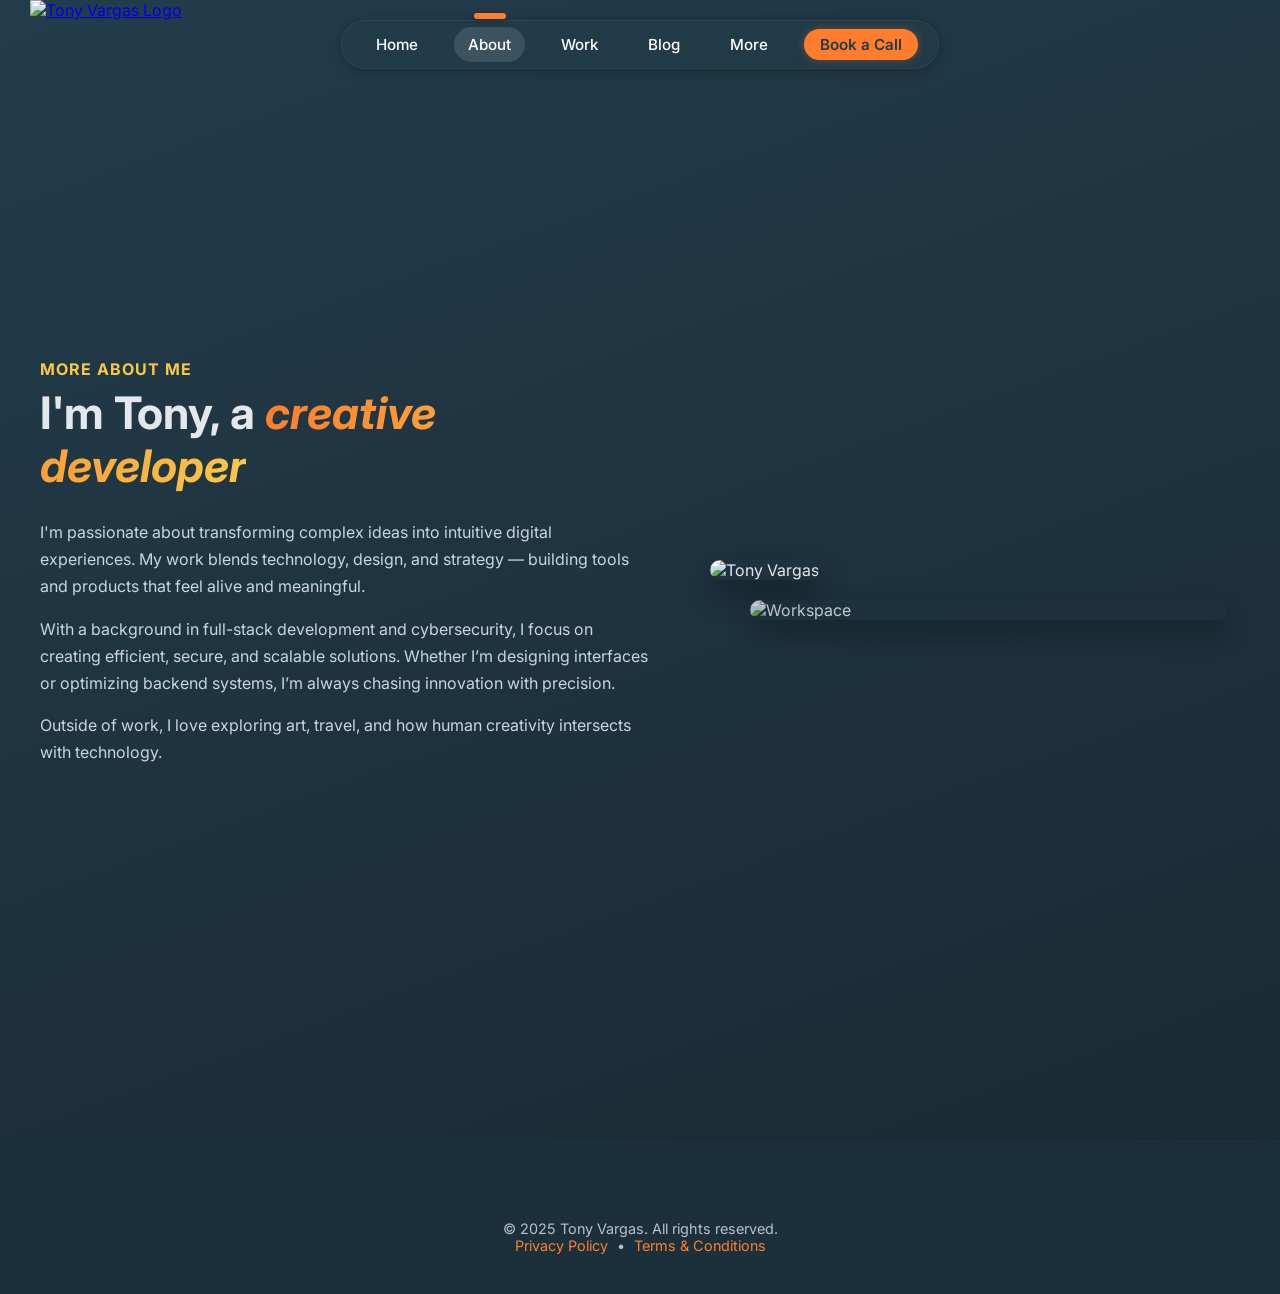
==== about.html @ e555b9e4 "About section added" ====
<!DOCTYPE html>
<html lang="en">
<head>
  <meta charset="UTF-8" />
  <meta name="viewport" content="width=device-width, initial-scale=1.0" />
  <title>About | Tony Vargas</title>
  <link rel="stylesheet" href="style.css" />
  <link href="https://fonts.googleapis.com/css2?family=Inter:wght@400;600;700&display=swap" rel="stylesheet" />
  <script src="https://kit.fontawesome.com/a076d05399.js" crossorigin="anonymous"></script>
</head>

<body>
  <!-- Background -->
  <canvas id="stars"></canvas>

  <!-- Logo -->
  <div class="logo-standalone">
    <a href="index.html">
      <img src="images/logo.svg" alt="Tony Vargas Logo">
    </a>
  </div>

  <!-- Nav Bar -->
  <div class="topbar">
    <nav class="nav-container">
      <ul class="nav-links">
        <li><a href="index.html">Home</a></li>
        <li><a href="about.html" class="active">About</a></li>
        <li><a href="#projects">Work</a></li>
        <li><a href="#blog">Blog</a></li>
        <li><a href="#more">More</a></li>
        <li><a href="#book" class="btn-pill">Book a Call</a></li>
      </ul>
    </nav>
  </div>

  <!-- About Page Content -->
  <section class="about-page">
    <div class="about-container">
      <div class="about-text">
        <h2>More <span class="highlight">About Me</span></h2>
        <h1>I'm Tony, a <span class="gradient-text">creative developer</span></h1>
        <p>
          I'm passionate about transforming complex ideas into intuitive digital experiences.  
          My work blends technology, design, and strategy — building tools and products that feel alive and meaningful.
        </p>
        <p>
          With a background in full-stack development and cybersecurity, I focus on creating efficient,  
          secure, and scalable solutions. Whether I’m designing interfaces or optimizing backend systems,  
          I’m always chasing innovation with precision.
        </p>
        <p>
          Outside of work, I love exploring art, travel, and how human creativity intersects with technology.
        </p>
      </div>

      <div class="about-images">
        <img src="images/profile.jpg" alt="Tony Vargas" class="img-top">
        <img src="images/workspace.jpg" alt="Workspace" class="img-bottom">
      </div>
    </div>
  </section>

  <!-- Footer -->
  <footer class="footer">
    <div class="footer-bottom">
      <p>© 2025 Tony Vargas. All rights reserved.</p>
      <p><a href="#">Privacy Policy</a> • <a href="#">Terms & Conditions</a></p>
    </div>
  </footer>

  <!-- Star Background Script -->
  <script>
    const canvas = document.getElementById("stars");
    const ctx = canvas.getContext("2d");

    function resizeCanvas() {
      canvas.width = window.innerWidth;
      canvas.height = window.innerHeight;
    }
    resizeCanvas();
    window.addEventListener("resize", resizeCanvas);

    let stars = Array.from({ length: 150 }, () => ({
      x: Math.random() * canvas.width,
      y: Math.random() * canvas.height,
      radius: Math.random() * 1.5,
      speed: Math.random() * 0.5 + 0.2
    }));

    function animateStars() {
      ctx.clearRect(0, 0, canvas.width, canvas.height);
      ctx.fillStyle = "white";
      stars.forEach(star => {
        ctx.beginPath();
        ctx.arc(star.x, star.y, star.radius, 0, Math.PI * 2);
        ctx.fill();
        star.y += star.speed;
        if (star.y > canvas.height) {
          star.y = 0;
          star.x = Math.random() * canvas.width;
        }
      });
      requestAnimationFrame(animateStars);
    }
    animateStars();
  </script>
</body>
</html>
---- style.css ----
/* ===== Reset & Global ===== */
body {
  margin: 0;
  font-family: 'Inter', sans-serif;
  background: #233C4B; /* Blue Dianne */
  color: #e5e7eb;
  min-height: 100vh;
  overflow-x: hidden;
}

h1, h2, h3, p {
  margin: 0;
}

canvas#stars {
  position: fixed;
  top: 0;
  left: 0;
  z-index: -1;
}

/* ===== Standalone Logo ===== */
.logo-standalone {
  position: fixed;
  top: 0px;
  left: 30px;
  z-index: 1100;
}

.logo-standalone img {
  height: 90px;
  width: auto;
}

/* ===== Minimal Floating Nav (with your color palette) ===== */
.topbar {
  position: fixed;
  top: 20px;
  width: 100%;
  display: flex;
  justify-content: center;
  align-items: center;
  background: transparent;
  z-index: 1000;
}

.nav-container {
  display: flex;
  justify-content: center;
  align-items: center;
}

.nav-links {
  list-style: none;
  display: flex;
  gap: 22px;
  margin: 0;
  padding: 6px 20px; /* smaller pill height */
  background: rgba(35, 60, 75, 0.65); /* translucent Blue Dianne */
  backdrop-filter: blur(18px);
  border: 1px solid rgba(255, 255, 255, 0.05);
  border-radius: 999px;
  box-shadow: 0 2px 12px rgba(0, 0, 0, 0.25);
}

.nav-links li {
  display: flex;
  align-items: center;
}

.nav-links a {
  color: #ffffff;
  font-weight: 500;
  text-decoration: none;
  padding: 8px 14px;
  border-radius: 999px;
  transition: all 0.3s ease;
  position: relative;
  font-size: 0.95rem;
}

.nav-links a:hover {
  background: rgba(255, 255, 255, 0.08);
}

.nav-links a.active {
  background: rgba(255, 255, 255, 0.12);
}

/* Small orange tab above the active item */
.nav-links a.active::before {
  content: "";
  position: absolute;
  top: -14px;              /* move it above the navbar */
  left: 50%;
  transform: translateX(-50%);
  width: 32px;
  height: 6px;
  background: #FF7D2D;     /* Crusta orange */
  border-radius: 3px;
  box-shadow: 0 2px 6px rgba(0, 0, 0, 0.25); /* subtle floating shadow */
}

/* ===== Book a Call Button ===== */
.nav-links .btn-pill {
  background: #FF7D2D;
  color: #233C4B !important;
  font-weight: 600;
  border-radius: 999px;
  padding: 8px 16px;
  box-shadow: 0 0 10px rgba(255, 125, 45, 0.3);
  transition: background 0.3s ease, transform 0.2s ease;
}

.nav-links .btn-pill:hover {
  background: #FAC846; /* Bright Sun hover */
  transform: translateY(-1px);
}

/* ===== HERO SECTIONS ===== */
.hero {
  display: flex;
  justify-content: center;
  align-items: center;
  text-align: center;
  min-height: 90vh;
  padding: 0 20px;
}

.hero-content {
  max-width: 900px;
}

.hero h1 {
  font-size: 3rem;
  line-height: 1.3;
  font-weight: 700;
  margin-bottom: 20px;
}

.hero .highlight {
  color: #FF7D2D;
  font-style: italic;
}

.subtitle {
  font-size: 1.2rem;
  margin-bottom: 30px;
  color: #cbd5e1;
}

/* ===== HERO BUTTONS ===== */
.hero-buttons {
  display: flex;
  gap: 20px;
  justify-content: center;
}

.btn-pill {
  display: inline-flex;
  align-items: center;
  justify-content: center;
  border-radius: 999px;
  font-weight: 600;
  padding: 10px 28px; /* slightly adjusted padding */
  line-height: 1;      /* ensures text is centered vertically */
  text-decoration: none;
  border: none;
  transition: all 0.3s ease;
  cursor: pointer;
  font-size: 1rem;
}

.btn-pill.primary {
  background: #FF7D2D;
  color: #0f172a;
}

.btn-pill.primary:hover {
  background: #FAE846;
}

.btn-pill.secondary {
  border: 2px solid #FF7D2D;
  color: #FF7D2D;
  background: transparent;
}

.btn-pill.secondary:hover {
  background: #FF7D2D;
  color: #0f172a;
}

/* ===== GRID SECTION ===== */
.grid-section {
  padding: 100px 40px;
  display: flex;
  justify-content: center;
  align-items: center;
}

.grid-container {
  display: grid;
  grid-template-columns: repeat(auto-fit, minmax(320px, 1fr));
  gap: 40px;
  max-width: 1200px;
  width: 100%;
}

.grid-card {
  background: rgba(255, 255, 255, 0.05);
  border-radius: 16px;
  padding: 50px 35px;
  color: #fff;
  text-align: left;
  box-shadow: 0 8px 25px rgba(0, 0, 0, 0.3);
  transition: all 0.3s ease;
  backdrop-filter: blur(12px);
}

.grid-card:hover {
  transform: translateY(-6px);
  background: rgba(255, 255, 255, 0.1);
}

.grid-card h3 {
  color: #FF7D2D;
  font-size: 1.4rem;
  margin-bottom: 15px;
}

.grid-card p {
  color: #EAEAEA;
  line-height: 1.6;
  font-size: 1rem;
}

/* ===== FOOTER ===== */
.footer {
  padding: 80px 40px 40px;
  background: rgba(0, 0, 0, 0.2);
  color: #e5e7eb;
  backdrop-filter: blur(10px);
}

.footer-content {
  display: flex;
  justify-content: space-between;
  flex-wrap: wrap;
  max-width: 1200px;
  margin: 0 auto 40px;
}

.footer-left {
  flex: 1;
  min-width: 250px;
  margin-bottom: 30px;
}

.footer-logo {
  height: 60px;
  margin-bottom: 15px;
}

.footer-links {
  display: flex;
  gap: 60px;
}

.footer-links div {
  display: flex;
  flex-direction: column;
}

.footer-links h4 {
  color: #FF7D2D;
  margin-bottom: 10px;
}

.footer-links a {
  color: #e5e7eb;
  text-decoration: none;
  margin-bottom: 6px;
  font-size: 0.95rem;
}

.footer-links a:hover {
  color: #FAE846;
}

.footer-bottom {
  text-align: center;
  font-size: 0.9rem;
  color: #b8c1cc;
}

.footer-bottom a {
  color: #FF7D2D;
  text-decoration: none;
  margin: 0 5px;
}

.footer-bottom a:hover {
  color: #FAE846;
}

/* ===== RESPONSIVE ===== */
@media (max-width: 768px) {
  .hero h1 {
    font-size: 2rem;
  }

  .nav-links {
    gap: 10px;
    padding: 6px 15px;
  }

  .nav-links a {
    padding: 8px 12px;
  }

  .grid-container {
    gap: 25px;
  }

  .footer-content {
    flex-direction: column;
    text-align: center;
    gap: 40px;
  }
}

/* ========================================================= */
/* ===== ABOUT PAGE (separate content section) ===== */
/* ========================================================= */

.about-page {
  min-height: 100vh;
  display: flex;
  align-items: center;
  justify-content: center;
  padding: 120px 40px;
  background: linear-gradient(160deg, #233C4B 0%, #1a2a34 100%);
  color: #e5e7eb;
}

.about-container {
  display: flex;
  flex-wrap: wrap;
  gap: 60px;
  max-width: 1200px;
  align-items: center;
}

.about-text {
  flex: 1 1 480px;
}

.about-text h2 {
  color: #FAC846;
  font-size: 1rem;
  text-transform: uppercase;
  letter-spacing: 1px;
  margin-bottom: 8px;
}

.about-text h1 {
  font-size: 2.8rem;
  margin-bottom: 25px;
  line-height: 1.2;
}

.gradient-text {
  background: linear-gradient(90deg, #FF7D2D, #FAC846);
  -webkit-background-clip: text;
  -webkit-text-fill-color: transparent;
  font-style: italic;
}

.about-text p {
  line-height: 1.7;
  margin-bottom: 15px;
  color: #cbd5e1;
}

.about-images {
  flex: 1 1 400px;
  position: relative;
}

.about-images img {
  width: 100%;
  border-radius: 24px;
  box-shadow: 0 12px 30px rgba(0, 0, 0, 0.4);
  transition: transform 0.4s ease;
}

.about-images .img-top {
  position: relative;
  z-index: 2;
}

.about-images .img-bottom {
  position: absolute;
  top: 40px;
  left: 40px;
  width: 90%;
  opacity: 0.85;
  z-index: 1;
}

.about-images:hover .img-top {
  transform: translateY(-10px);
}

@media (max-width: 900px) {
  .about-container {
    flex-direction: column-reverse;
    text-align: center;
  }

  .about-images {
    margin-bottom: 40px;
  }
}
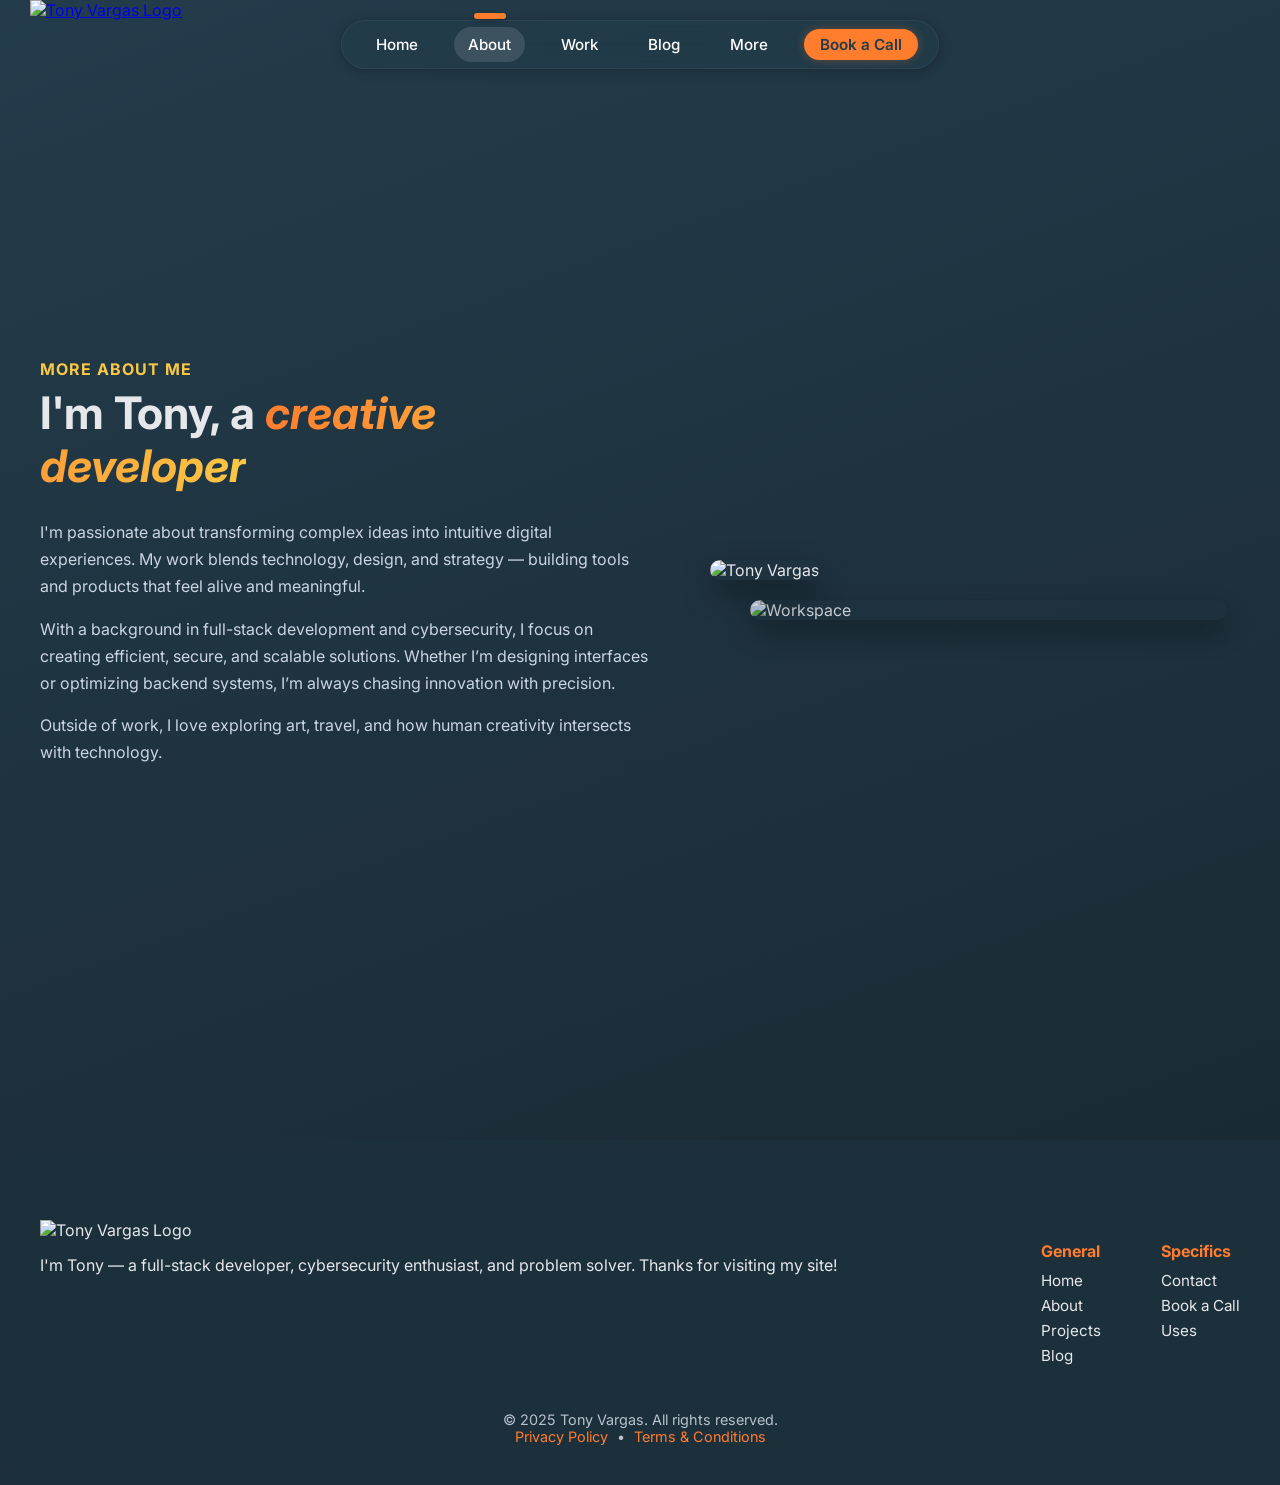
==== commit 9e13000e: "Fixed home issues, replaced about footer" ====
--- a/about.html
+++ b/about.html
@@ -61,11 +61,41 @@
     </div>
   </section>
 
-  <!-- Footer -->
+  <!-- ===== FOOTER ===== -->
   <footer class="footer">
+    <div class="footer-content">
+      <div class="footer-left">
+        <img src="images/logo.svg" alt="Tony Vargas Logo" class="footer-logo" />
+        <p>
+          I'm Tony — a full-stack developer, cybersecurity enthusiast, and problem solver.
+          Thanks for visiting my site!
+        </p>
+      </div>
+
+      <div class="footer-links">
+        <div>
+          <h4>General</h4>
+          <a href="#home">Home</a>
+          <a href="#about">About</a>
+          <a href="#projects">Projects</a>
+          <a href="#blog">Blog</a>
+        </div>
+
+        <div>
+          <h4>Specifics</h4>
+          <a href="#contact">Contact</a>
+          <a href="#book">Book a Call</a>
+          <a href="#uses">Uses</a>
+        </div>
+      </div>
+    </div>
+
     <div class="footer-bottom">
       <p>© 2025 Tony Vargas. All rights reserved.</p>
-      <p><a href="#">Privacy Policy</a> • <a href="#">Terms & Conditions</a></p>
+      <p>
+        <a href="#">Privacy Policy</a> •
+        <a href="#">Terms & Conditions</a>
+      </p>
     </div>
   </footer>
 
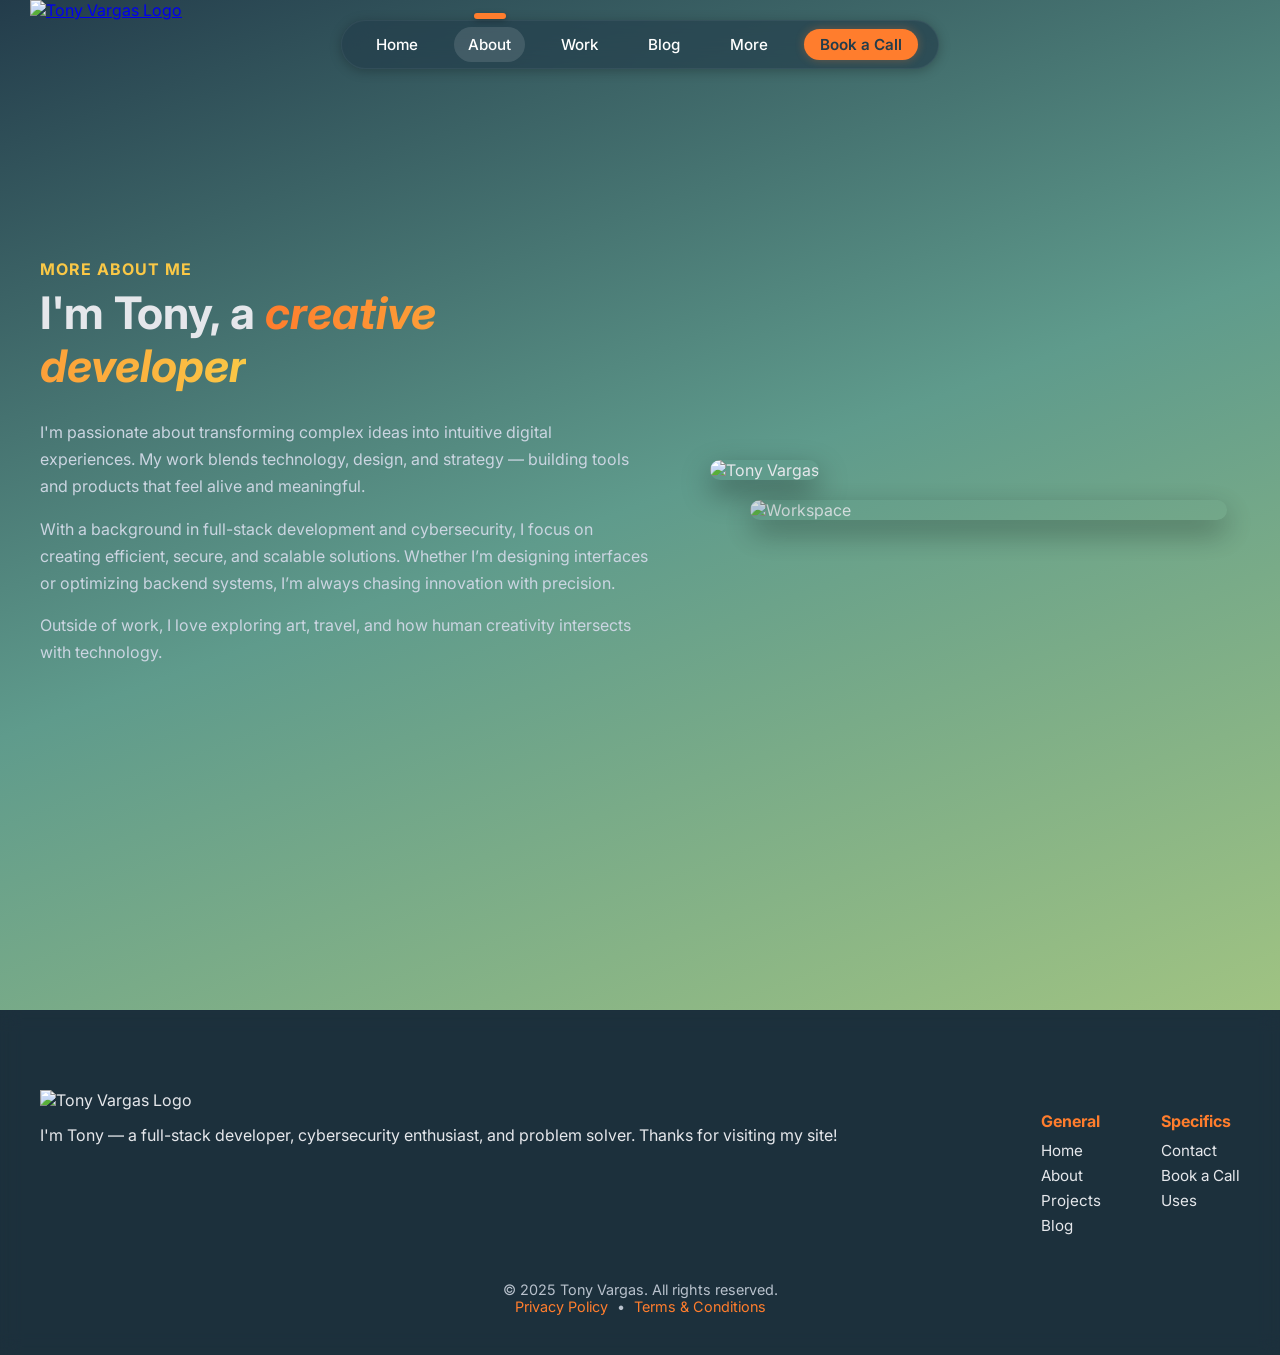
==== commit d41ba427: "About page tweak" ====
--- a/about.html
+++ b/about.html
@@ -10,17 +10,14 @@
 </head>
 
 <body>
-  <!-- Background -->
-  <canvas id="stars"></canvas>
-
-  <!-- Logo -->
+  <!-- ===== LOGO ===== -->
   <div class="logo-standalone">
     <a href="index.html">
       <img src="images/logo.svg" alt="Tony Vargas Logo">
     </a>
   </div>
 
-  <!-- Nav Bar -->
+  <!-- ===== NAVBAR ===== -->
   <div class="topbar">
     <nav class="nav-container">
       <ul class="nav-links">
@@ -34,7 +31,7 @@
     </nav>
   </div>
 
-  <!-- About Page Content -->
+  <!-- ===== ABOUT PAGE CONTENT ===== -->
   <section class="about-page">
     <div class="about-container">
       <div class="about-text">
@@ -75,8 +72,8 @@
       <div class="footer-links">
         <div>
           <h4>General</h4>
-          <a href="#home">Home</a>
-          <a href="#about">About</a>
+          <a href="index.html">Home</a>
+          <a href="about.html">About</a>
           <a href="#projects">Projects</a>
           <a href="#blog">Blog</a>
         </div>
@@ -98,42 +95,5 @@
       </p>
     </div>
   </footer>
-
-  <!-- Star Background Script -->
-  <script>
-    const canvas = document.getElementById("stars");
-    const ctx = canvas.getContext("2d");
-
-    function resizeCanvas() {
-      canvas.width = window.innerWidth;
-      canvas.height = window.innerHeight;
-    }
-    resizeCanvas();
-    window.addEventListener("resize", resizeCanvas);
-
-    let stars = Array.from({ length: 150 }, () => ({
-      x: Math.random() * canvas.width,
-      y: Math.random() * canvas.height,
-      radius: Math.random() * 1.5,
-      speed: Math.random() * 0.5 + 0.2
-    }));
-
-    function animateStars() {
-      ctx.clearRect(0, 0, canvas.width, canvas.height);
-      ctx.fillStyle = "white";
-      stars.forEach(star => {
-        ctx.beginPath();
-        ctx.arc(star.x, star.y, star.radius, 0, Math.PI * 2);
-        ctx.fill();
-        star.y += star.speed;
-        if (star.y > canvas.height) {
-          star.y = 0;
-          star.x = Math.random() * canvas.width;
-        }
-      });
-      requestAnimationFrame(animateStars);
-    }
-    animateStars();
-  </script>
 </body>
 </html>
--- a/style.css
+++ b/style.css
@@ -330,18 +330,16 @@
   }
 }
 
-/* ========================================================= */
-/* ===== ABOUT PAGE (separate content section) ===== */
-/* ========================================================= */
-
+/* ===== ABOUT PAGE (Updated, No Animation) ===== */
 .about-page {
   min-height: 100vh;
   display: flex;
   align-items: center;
   justify-content: center;
-  padding: 120px 40px;
-  background: linear-gradient(160deg, #233C4B 0%, #1a2a34 100%);
+  padding: 50px 40px 60px; /* reduced top padding */
+  background: linear-gradient(160deg, #233C4B 0%, #5F9B8C 50%, #A0C382 100%);
   color: #e5e7eb;
+  position: relative;
 }
 
 .about-container {
@@ -350,6 +348,7 @@
   gap: 60px;
   max-width: 1200px;
   align-items: center;
+  margin-top: -60px; /* pulls image & text up slightly */
 }
 
 .about-text {
@@ -372,7 +371,9 @@
 
 .gradient-text {
   background: linear-gradient(90deg, #FF7D2D, #FAC846);
+  background-clip: text;
   -webkit-background-clip: text;
+  color: transparent;
   -webkit-text-fill-color: transparent;
   font-style: italic;
 }
@@ -417,6 +418,7 @@
   .about-container {
     flex-direction: column-reverse;
     text-align: center;
+    margin-top: 0;
   }
 
   .about-images {
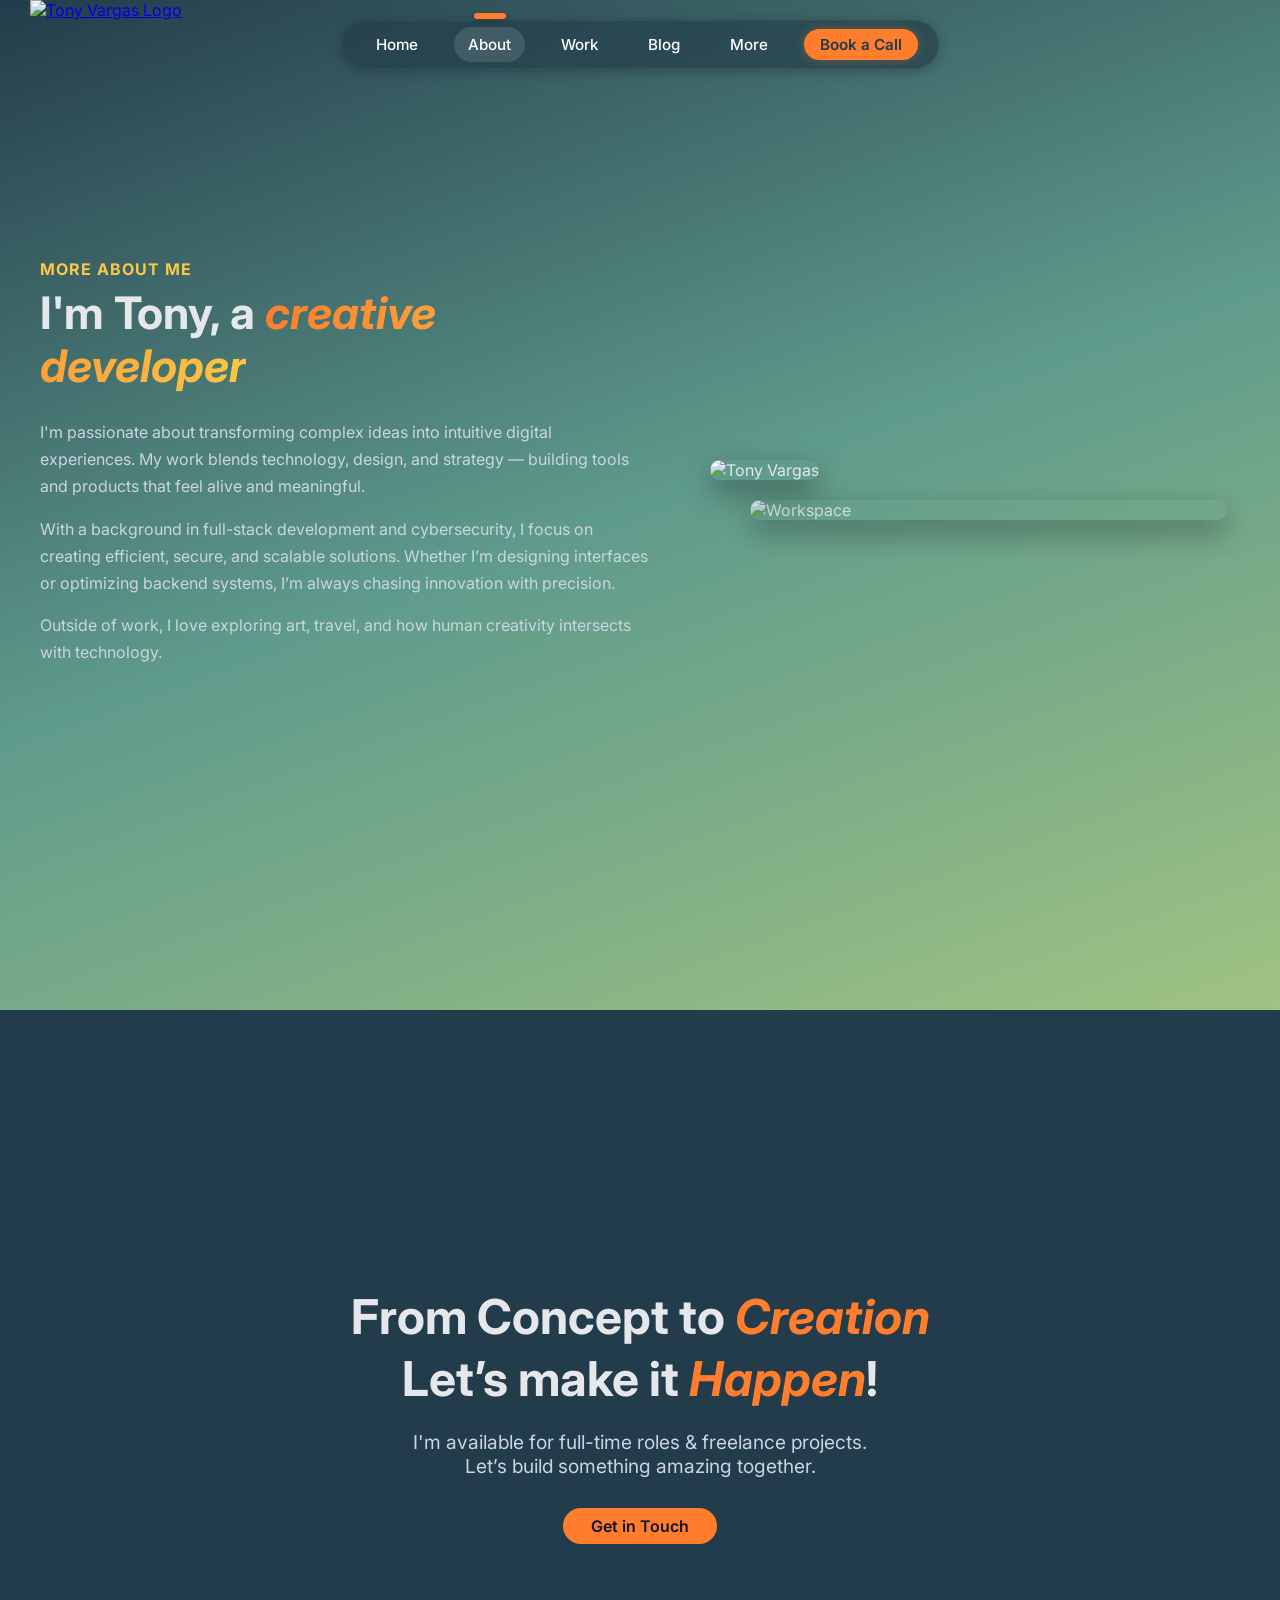
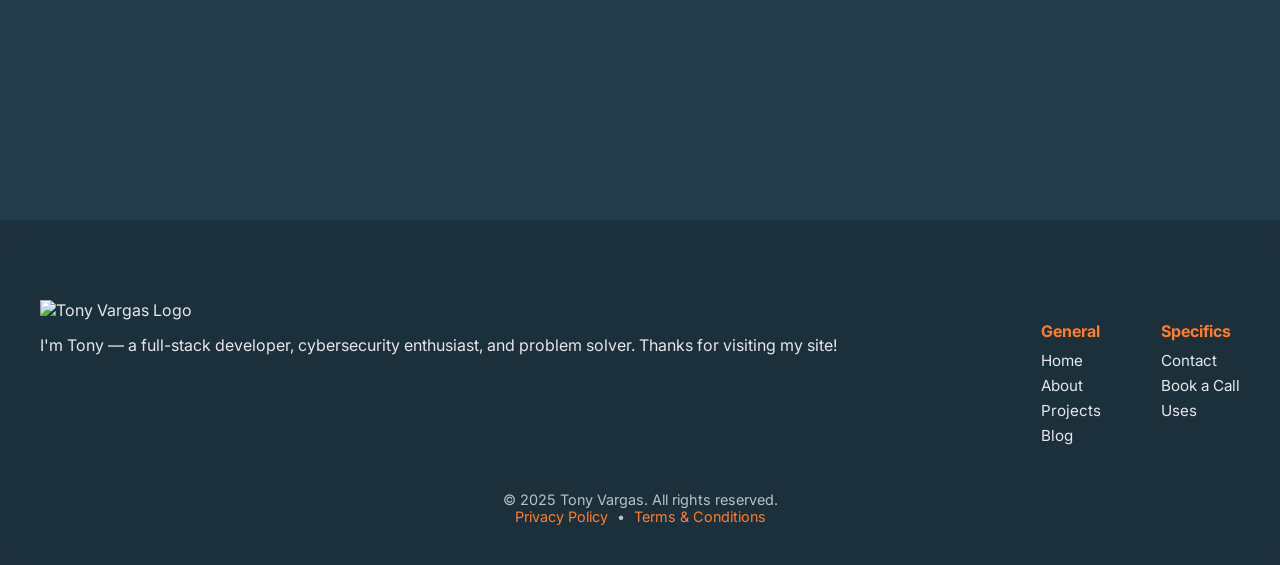
==== commit e1ff6788: "About bottom hero section" ====
--- a/about.html
+++ b/about.html
@@ -58,6 +58,23 @@
     </div>
   </section>
 
+    <!-- ===== HERO SECTION (BOTTOM) ===== -->
+  <section id="bottom-hero" class="hero bottom-hero">
+    <div class="hero-content">
+      <h1>
+        From Concept to <span class="highlight">Creation</span><br>
+        Let’s make it <span class="highlight">Happen</span>!
+      </h1>
+      <p class="subtitle">
+        I'm available for full-time roles & freelance projects.<br>
+        Let’s build something amazing together.
+      </p>
+      <div class="hero-buttons">
+        <a href="#contact" class="btn-pill primary">Get in Touch</a>
+      </div>
+    </div>
+  </section>
+
   <!-- ===== FOOTER ===== -->
   <footer class="footer">
     <div class="footer-content">
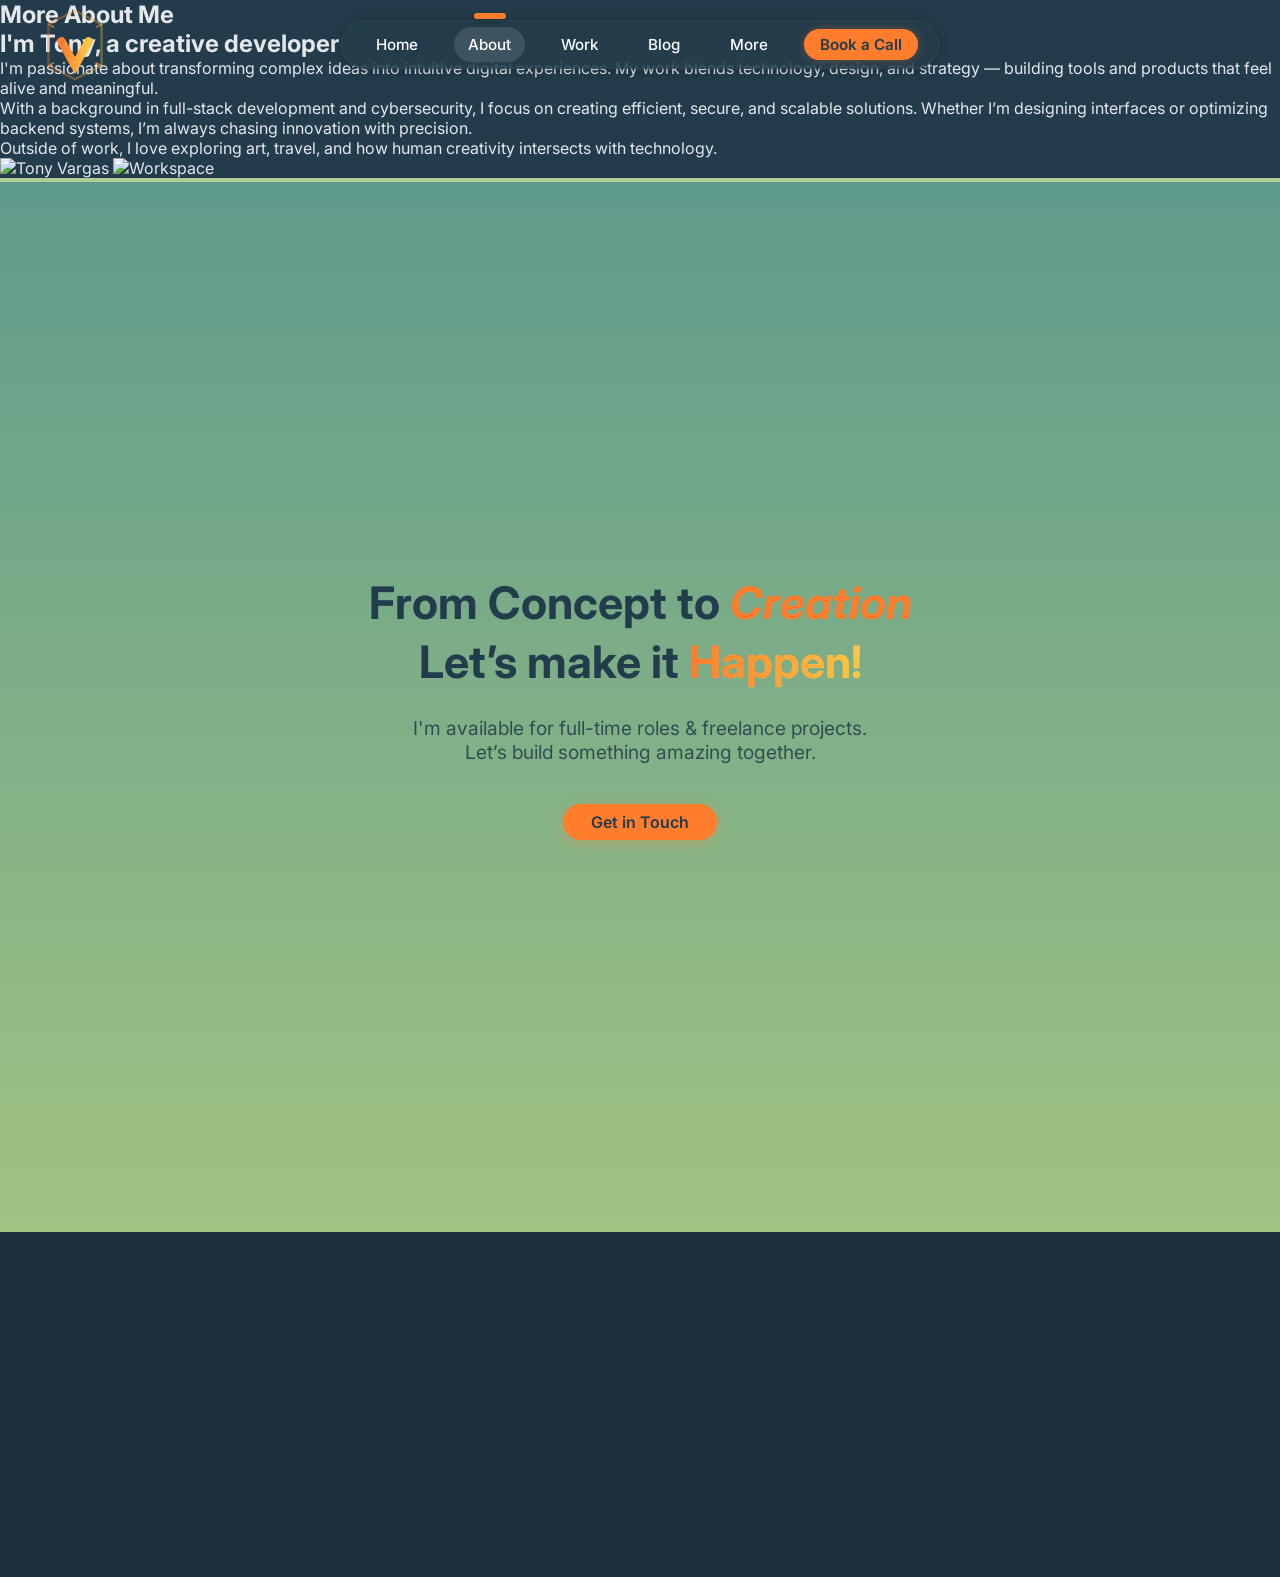
==== commit 70e4b06f: "Hero section style update" ====
--- a/about.html
+++ b/about.html
@@ -58,12 +58,12 @@
     </div>
   </section>
 
-    <!-- ===== HERO SECTION (BOTTOM) ===== -->
-  <section id="bottom-hero" class="hero bottom-hero">
+  <!-- ===== BOTTOM HERO SECTION ===== -->
+  <section id="bottom-hero" class="hero bottom-hero styled-bottom-hero">
     <div class="hero-content">
       <h1>
         From Concept to <span class="highlight">Creation</span><br>
-        Let’s make it <span class="highlight">Happen</span>!
+        Let’s make it <span class="gradient-text">Happen!</span>
       </h1>
       <p class="subtitle">
         I'm available for full-time roles & freelance projects.<br>
--- a/style.css
+++ b/style.css
@@ -330,98 +330,60 @@
   }
 }
 
-/* ===== ABOUT PAGE (Updated, No Animation) ===== */
-.about-page {
-  min-height: 100vh;
-  display: flex;
-  align-items: center;
-  justify-content: center;
-  padding: 50px 40px 60px; /* reduced top padding */
-  background: linear-gradient(160deg, #233C4B 0%, #5F9B8C 50%, #A0C382 100%);
-  color: #e5e7eb;
-  position: relative;
-}
-
-.about-container {
-  display: flex;
-  flex-wrap: wrap;
-  gap: 60px;
-  max-width: 1200px;
-  align-items: center;
-  margin-top: -60px; /* pulls image & text up slightly */
-}
-
-.about-text {
-  flex: 1 1 480px;
-}
-
-.about-text h2 {
-  color: #FAC846;
-  font-size: 1rem;
-  text-transform: uppercase;
-  letter-spacing: 1px;
-  margin-bottom: 8px;
-}
-
-.about-text h1 {
+/* ===== STYLED BOTTOM HERO (ABOUT PAGE MATCH) ===== */
+.styled-bottom-hero {
+  background: linear-gradient(180deg, #5F9B8C 0%, #A0C382 100%);
+  color: #233C4B;
+  padding: 120px 40px;
+  text-align: center;
+  border-top: 4px solid rgba(255, 255, 255, 0.15);
+}
+
+.styled-bottom-hero .hero-content {
+  max-width: 900px;
+  margin: 0 auto;
+}
+
+.styled-bottom-hero h1 {
   font-size: 2.8rem;
+  line-height: 1.3;
+  font-weight: 700;
   margin-bottom: 25px;
-  line-height: 1.2;
-}
-
-.gradient-text {
+  color: #233C4B;
+}
+
+.styled-bottom-hero .gradient-text {
   background: linear-gradient(90deg, #FF7D2D, #FAC846);
   background-clip: text;
   -webkit-background-clip: text;
   color: transparent;
   -webkit-text-fill-color: transparent;
-  font-style: italic;
-}
-
-.about-text p {
-  line-height: 1.7;
-  margin-bottom: 15px;
-  color: #cbd5e1;
-}
-
-.about-images {
-  flex: 1 1 400px;
-  position: relative;
-}
-
-.about-images img {
-  width: 100%;
-  border-radius: 24px;
-  box-shadow: 0 12px 30px rgba(0, 0, 0, 0.4);
-  transition: transform 0.4s ease;
-}
-
-.about-images .img-top {
-  position: relative;
-  z-index: 2;
-}
-
-.about-images .img-bottom {
-  position: absolute;
-  top: 40px;
-  left: 40px;
-  width: 90%;
-  opacity: 0.85;
-  z-index: 1;
-}
-
-.about-images:hover .img-top {
-  transform: translateY(-10px);
-}
-
-@media (max-width: 900px) {
-  .about-container {
-    flex-direction: column-reverse;
-    text-align: center;
-    margin-top: 0;
-  }
-
-  .about-images {
-    margin-bottom: 40px;
-  }
-}
+}
+
+.styled-bottom-hero .subtitle {
+  font-size: 1.2rem;
+  color: rgba(35, 60, 75, 0.85);
+  margin-bottom: 40px;
+}
+
+.styled-bottom-hero .btn-pill.primary {
+  background: #FF7D2D;
+  color: #233C4B;
+  box-shadow: 0 4px 14px rgba(255, 125, 45, 0.3);
+  transition: transform 0.2s ease, background 0.3s ease;
+}
+
+.styled-bottom-hero .btn-pill.primary:hover {
+  background: #FAC846;
+  transform: translateY(-2px);
+}
+
+@media (max-width: 768px) {
+  .styled-bottom-hero {
+    padding: 80px 20px;
+  }
+
+  .styled-bottom-hero h1 {
+    font-size: 2rem;
+  }
+}
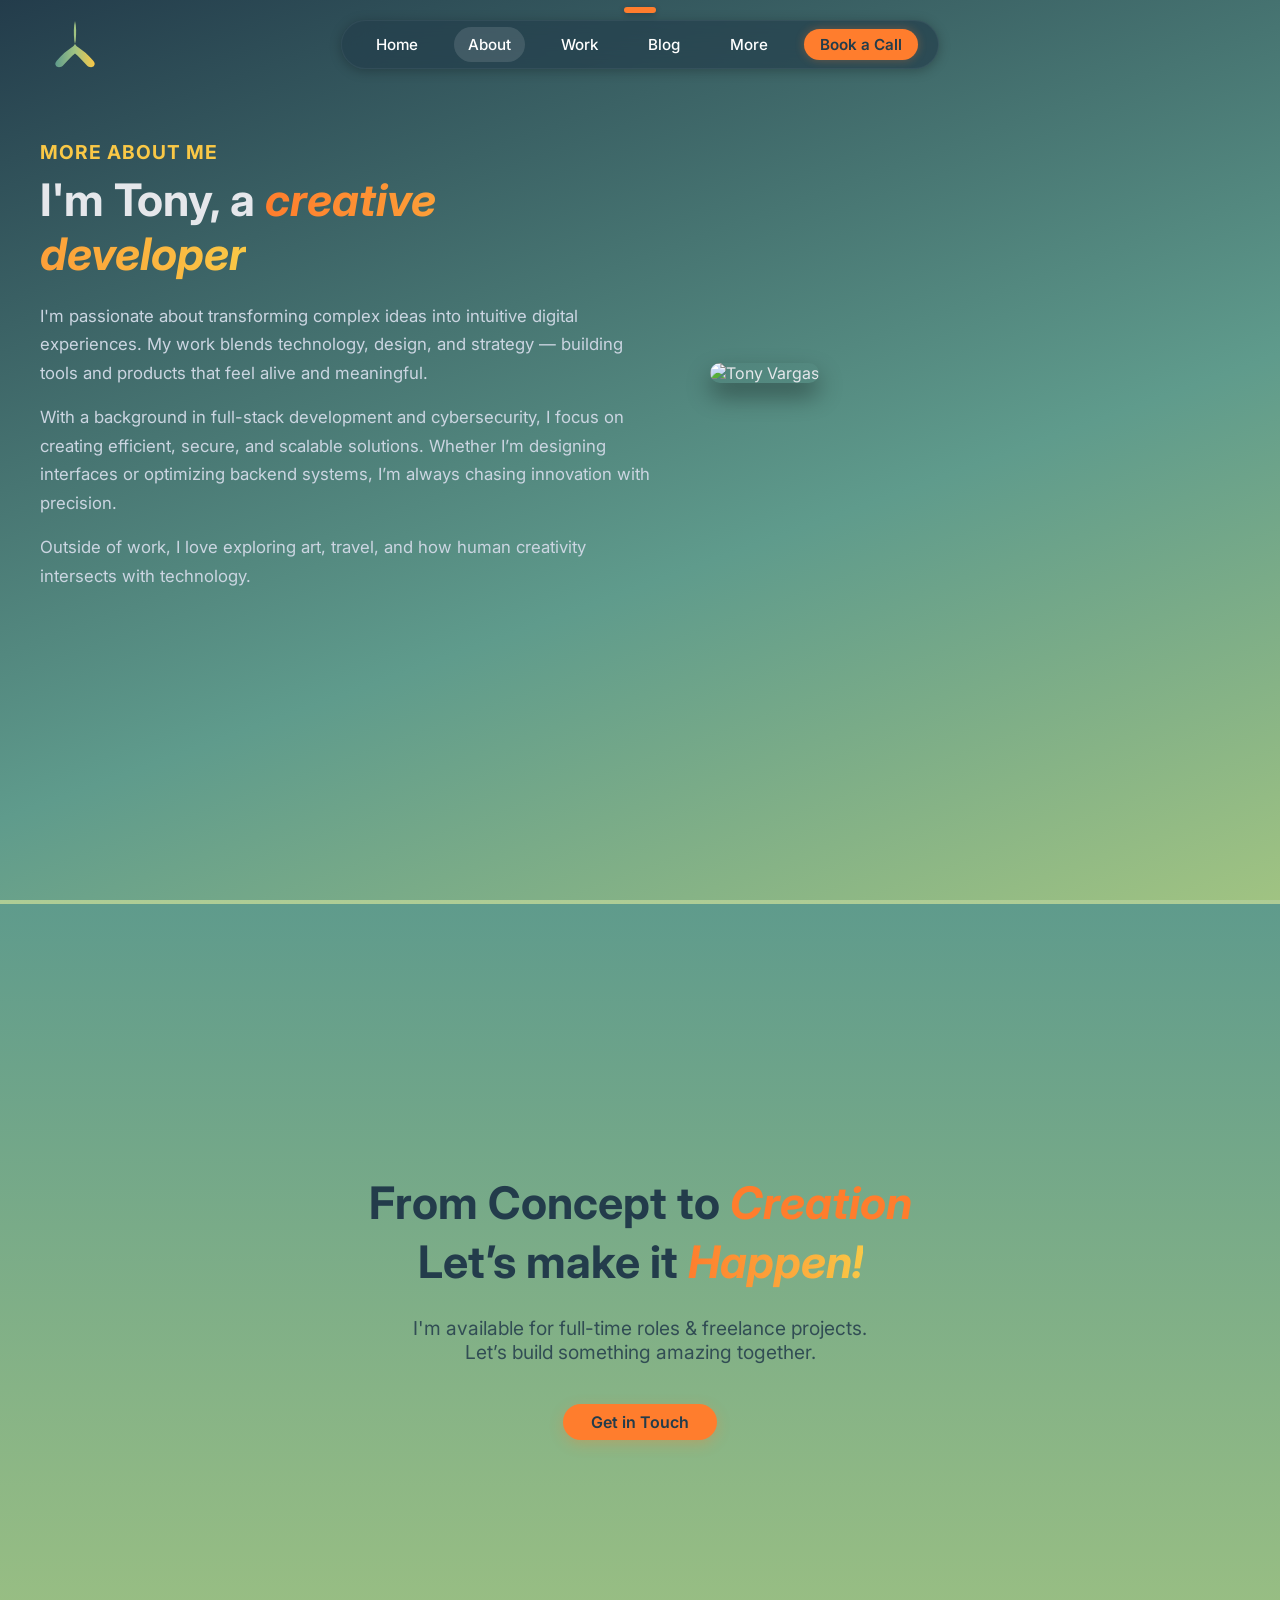
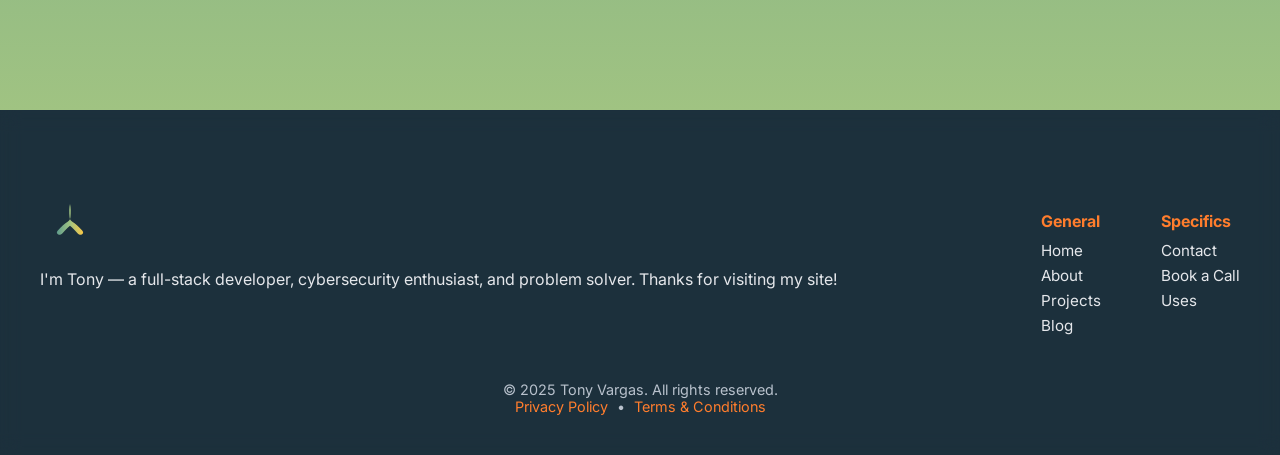
==== commit 2067c187: "Hero section fix, logo change" ====
--- a/about.html
+++ b/about.html
@@ -31,7 +31,7 @@
     </nav>
   </div>
 
-  <!-- ===== ABOUT PAGE CONTENT ===== -->
+  <!-- ===== ABOUT PAGE ===== -->
   <section class="about-page">
     <div class="about-container">
       <div class="about-text">
@@ -58,7 +58,7 @@
     </div>
   </section>
 
-  <!-- ===== BOTTOM HERO SECTION ===== -->
+  <!-- ===== BOTTOM HERO ===== -->
   <section id="bottom-hero" class="hero bottom-hero styled-bottom-hero">
     <div class="hero-content">
       <h1>
--- a/style.css
+++ b/style.css
@@ -1,10 +1,24 @@
-/* ===== Reset & Global ===== */
+/* =========================================================
+   GLOBAL STYLES
+========================================================= */
+:root {
+  --color-navy: #233C4B;
+  --color-orange: #FF7D2D;
+  --color-yellow: #FAC846;
+  --color-green: #A0C382;
+  --color-patina: #5F9B8C;
+  --text-light: #e5e7eb;
+}
+
+* {
+  box-sizing: border-box;
+}
+
 body {
   margin: 0;
   font-family: 'Inter', sans-serif;
-  background: #233C4B; /* Blue Dianne */
-  color: #e5e7eb;
-  min-height: 100vh;
+  background: var(--color-navy);
+  color: var(--text-light);
   overflow-x: hidden;
 }
 
@@ -12,17 +26,12 @@
   margin: 0;
 }
 
-canvas#stars {
+/* =========================================================
+   LOGO
+========================================================= */
+.logo-standalone {
   position: fixed;
   top: 0;
-  left: 0;
-  z-index: -1;
-}
-
-/* ===== Standalone Logo ===== */
-.logo-standalone {
-  position: fixed;
-  top: 0px;
   left: 30px;
   z-index: 1100;
 }
@@ -32,7 +41,9 @@
   width: auto;
 }
 
-/* ===== Minimal Floating Nav (with your color palette) ===== */
+/* =========================================================
+   NAVIGATION
+========================================================= */
 .topbar {
   position: fixed;
   top: 20px;
@@ -40,8 +51,8 @@
   display: flex;
   justify-content: center;
   align-items: center;
+  z-index: 1000;
   background: transparent;
-  z-index: 1000;
 }
 
 .nav-container {
@@ -51,14 +62,14 @@
 }
 
 .nav-links {
+  display: flex;
   list-style: none;
-  display: flex;
   gap: 22px;
   margin: 0;
-  padding: 6px 20px; /* smaller pill height */
-  background: rgba(35, 60, 75, 0.65); /* translucent Blue Dianne */
+  padding: 6px 20px;
+  background: rgba(35, 60, 75, 0.65);
+  border: 1px solid rgba(255, 255, 255, 0.05);
   backdrop-filter: blur(18px);
-  border: 1px solid rgba(255, 255, 255, 0.05);
   border-radius: 999px;
   box-shadow: 0 2px 12px rgba(0, 0, 0, 0.25);
 }
@@ -74,9 +85,8 @@
   text-decoration: none;
   padding: 8px 14px;
   border-radius: 999px;
+  font-size: 0.95rem;
   transition: all 0.3s ease;
-  position: relative;
-  font-size: 0.95rem;
 }
 
 .nav-links a:hover {
@@ -87,37 +97,38 @@
   background: rgba(255, 255, 255, 0.12);
 }
 
-/* Small orange tab above the active item */
 .nav-links a.active::before {
   content: "";
   position: absolute;
-  top: -14px;              /* move it above the navbar */
+  top: -14px;
   left: 50%;
   transform: translateX(-50%);
   width: 32px;
   height: 6px;
-  background: #FF7D2D;     /* Crusta orange */
+  background: var(--color-orange);
   border-radius: 3px;
-  box-shadow: 0 2px 6px rgba(0, 0, 0, 0.25); /* subtle floating shadow */
-}
-
-/* ===== Book a Call Button ===== */
+  box-shadow: 0 2px 6px rgba(0, 0, 0, 0.25);
+}
+
+/* Book a Call Button */
 .nav-links .btn-pill {
-  background: #FF7D2D;
-  color: #233C4B !important;
+  background: var(--color-orange);
+  color: var(--color-navy) !important;
   font-weight: 600;
   border-radius: 999px;
   padding: 8px 16px;
   box-shadow: 0 0 10px rgba(255, 125, 45, 0.3);
-  transition: background 0.3s ease, transform 0.2s ease;
+  transition: all 0.3s ease;
 }
 
 .nav-links .btn-pill:hover {
-  background: #FAC846; /* Bright Sun hover */
+  background: var(--color-yellow);
   transform: translateY(-1px);
 }
 
-/* ===== HERO SECTIONS ===== */
+/* =========================================================
+   HERO (General)
+========================================================= */
 .hero {
   display: flex;
   justify-content: center;
@@ -139,7 +150,7 @@
 }
 
 .hero .highlight {
-  color: #FF7D2D;
+  color: var(--color-orange);
   font-style: italic;
 }
 
@@ -149,7 +160,7 @@
   color: #cbd5e1;
 }
 
-/* ===== HERO BUTTONS ===== */
+/* Hero Buttons */
 .hero-buttons {
   display: flex;
   gap: 20px;
@@ -162,8 +173,8 @@
   justify-content: center;
   border-radius: 999px;
   font-weight: 600;
-  padding: 10px 28px; /* slightly adjusted padding */
-  line-height: 1;      /* ensures text is centered vertically */
+  padding: 10px 28px;
+  line-height: 1;
   text-decoration: none;
   border: none;
   transition: all 0.3s ease;
@@ -172,168 +183,108 @@
 }
 
 .btn-pill.primary {
-  background: #FF7D2D;
-  color: #0f172a;
+  background: var(--color-orange);
+  color: var(--color-navy);
 }
 
 .btn-pill.primary:hover {
-  background: #FAE846;
+  background: var(--color-yellow);
 }
 
 .btn-pill.secondary {
-  border: 2px solid #FF7D2D;
-  color: #FF7D2D;
+  border: 2px solid var(--color-orange);
+  color: var(--color-orange);
   background: transparent;
 }
 
 .btn-pill.secondary:hover {
-  background: #FF7D2D;
-  color: #0f172a;
-}
-
-/* ===== GRID SECTION ===== */
-.grid-section {
-  padding: 100px 40px;
-  display: flex;
-  justify-content: center;
-  align-items: center;
-}
-
-.grid-container {
-  display: grid;
-  grid-template-columns: repeat(auto-fit, minmax(320px, 1fr));
-  gap: 40px;
+  background: var(--color-orange);
+  color: var(--color-navy);
+}
+
+/* =========================================================
+   ABOUT PAGE
+========================================================= */
+.about-page {
+  background: linear-gradient(160deg, var(--color-navy) 0%, var(--color-patina) 60%, var(--color-green) 100%);
+  color: var(--text-light);
+  padding: 140px 40px 80px;
+  min-height: 100vh;
+  display: flex;
+  justify-content: center;
+  align-items: flex-start;
+}
+
+.about-container {
+  display: flex;
+  flex-wrap: wrap;
+  align-items: center;
+  gap: 60px;
   max-width: 1200px;
   width: 100%;
-}
-
-.grid-card {
-  background: rgba(255, 255, 255, 0.05);
-  border-radius: 16px;
-  padding: 50px 35px;
-  color: #fff;
-  text-align: left;
-  box-shadow: 0 8px 25px rgba(0, 0, 0, 0.3);
-  transition: all 0.3s ease;
-  backdrop-filter: blur(12px);
-}
-
-.grid-card:hover {
-  transform: translateY(-6px);
-  background: rgba(255, 255, 255, 0.1);
-}
-
-.grid-card h3 {
-  color: #FF7D2D;
-  font-size: 1.4rem;
-  margin-bottom: 15px;
-}
-
-.grid-card p {
-  color: #EAEAEA;
-  line-height: 1.6;
-  font-size: 1rem;
-}
-
-/* ===== FOOTER ===== */
-.footer {
-  padding: 80px 40px 40px;
-  background: rgba(0, 0, 0, 0.2);
-  color: #e5e7eb;
-  backdrop-filter: blur(10px);
-}
-
-.footer-content {
-  display: flex;
-  justify-content: space-between;
-  flex-wrap: wrap;
-  max-width: 1200px;
-  margin: 0 auto 40px;
-}
-
-.footer-left {
-  flex: 1;
-  min-width: 250px;
-  margin-bottom: 30px;
-}
-
-.footer-logo {
-  height: 60px;
-  margin-bottom: 15px;
-}
-
-.footer-links {
-  display: flex;
-  gap: 60px;
-}
-
-.footer-links div {
-  display: flex;
-  flex-direction: column;
-}
-
-.footer-links h4 {
-  color: #FF7D2D;
+  margin: 0 auto;
+}
+
+.about-text {
+  flex: 1 1 480px;
+}
+
+.about-text h2 {
+  font-size: 1.2rem;
+  color: var(--color-yellow);
+  text-transform: uppercase;
+  letter-spacing: 1px;
   margin-bottom: 10px;
 }
 
-.footer-links a {
-  color: #e5e7eb;
-  text-decoration: none;
-  margin-bottom: 6px;
-  font-size: 0.95rem;
-}
-
-.footer-links a:hover {
-  color: #FAE846;
-}
-
-.footer-bottom {
-  text-align: center;
-  font-size: 0.9rem;
-  color: #b8c1cc;
-}
-
-.footer-bottom a {
-  color: #FF7D2D;
-  text-decoration: none;
-  margin: 0 5px;
-}
-
-.footer-bottom a:hover {
-  color: #FAE846;
-}
-
-/* ===== RESPONSIVE ===== */
-@media (max-width: 768px) {
-  .hero h1 {
-    font-size: 2rem;
-  }
-
-  .nav-links {
-    gap: 10px;
-    padding: 6px 15px;
-  }
-
-  .nav-links a {
-    padding: 8px 12px;
-  }
-
-  .grid-container {
-    gap: 25px;
-  }
-
-  .footer-content {
-    flex-direction: column;
-    text-align: center;
-    gap: 40px;
-  }
-}
-
-/* ===== STYLED BOTTOM HERO (ABOUT PAGE MATCH) ===== */
+.about-text h1 {
+  font-size: 2.8rem;
+  font-weight: 700;
+  line-height: 1.2;
+  margin-bottom: 20px;
+}
+
+.about-text p {
+  margin-bottom: 16px;
+  line-height: 1.7;
+  color: #cbd5e1;
+  font-size: 1.05rem;
+}
+
+.gradient-text {
+  background: linear-gradient(90deg, var(--color-orange), var(--color-yellow));
+  -webkit-background-clip: text;
+  -webkit-text-fill-color: transparent;
+  color: transparent;
+  font-style: italic;
+}
+
+.about-images {
+  flex: 1 1 400px;
+  position: relative;
+}
+
+.about-images img {
+  width: 100%;
+  border-radius: 20px;
+  box-shadow: 0 12px 25px rgba(0, 0, 0, 0.4);
+}
+
+.about-images .img-bottom {
+  position: absolute;
+  top: 40px;
+  left: 40px;
+  width: 90%;
+  opacity: 0.85;
+  z-index: -1;
+}
+
+/* =========================================================
+   BOTTOM HERO (ABOUT MATCH)
+========================================================= */
 .styled-bottom-hero {
-  background: linear-gradient(180deg, #5F9B8C 0%, #A0C382 100%);
-  color: #233C4B;
+  background: linear-gradient(180deg, var(--color-patina) 0%, var(--color-green) 100%);
+  color: var(--color-navy);
   padding: 120px 40px;
   text-align: center;
   border-top: 4px solid rgba(255, 255, 255, 0.15);
@@ -349,15 +300,14 @@
   line-height: 1.3;
   font-weight: 700;
   margin-bottom: 25px;
-  color: #233C4B;
+  color: var(--color-navy);
 }
 
 .styled-bottom-hero .gradient-text {
-  background: linear-gradient(90deg, #FF7D2D, #FAC846);
-  background-clip: text;
+  background: linear-gradient(90deg, var(--color-orange), var(--color-yellow));
   -webkit-background-clip: text;
+  -webkit-text-fill-color: transparent;
   color: transparent;
-  -webkit-text-fill-color: transparent;
 }
 
 .styled-bottom-hero .subtitle {
@@ -367,18 +317,126 @@
 }
 
 .styled-bottom-hero .btn-pill.primary {
-  background: #FF7D2D;
-  color: #233C4B;
+  background: var(--color-orange);
+  color: var(--color-navy);
   box-shadow: 0 4px 14px rgba(255, 125, 45, 0.3);
   transition: transform 0.2s ease, background 0.3s ease;
 }
 
 .styled-bottom-hero .btn-pill.primary:hover {
-  background: #FAC846;
+  background: var(--color-yellow);
   transform: translateY(-2px);
 }
 
+/* =========================================================
+   FOOTER
+========================================================= */
+.footer {
+  padding: 80px 40px 40px;
+  background: rgba(0, 0, 0, 0.2);
+  color: var(--text-light);
+  backdrop-filter: blur(10px);
+}
+
+.footer-content {
+  display: flex;
+  justify-content: space-between;
+  flex-wrap: wrap;
+  max-width: 1200px;
+  margin: 0 auto 40px;
+}
+
+.footer-left {
+  flex: 1;
+  min-width: 250px;
+  margin-bottom: 30px;
+}
+
+.footer-logo {
+  height: 60px;
+  margin-bottom: 15px;
+}
+
+.footer-links {
+  display: flex;
+  gap: 60px;
+}
+
+.footer-links div {
+  display: flex;
+  flex-direction: column;
+}
+
+.footer-links h4 {
+  color: var(--color-orange);
+  margin-bottom: 10px;
+}
+
+.footer-links a {
+  color: var(--text-light);
+  text-decoration: none;
+  margin-bottom: 6px;
+  font-size: 0.95rem;
+}
+
+.footer-links a:hover {
+  color: var(--color-yellow);
+}
+
+.footer-bottom {
+  text-align: center;
+  font-size: 0.9rem;
+  color: #b8c1cc;
+}
+
+.footer-bottom a {
+  color: var(--color-orange);
+  text-decoration: none;
+  margin: 0 5px;
+}
+
+.footer-bottom a:hover {
+  color: var(--color-yellow);
+}
+
+/* =========================================================
+   RESPONSIVE
+========================================================= */
+@media (max-width: 900px) {
+  .about-container {
+    flex-direction: column-reverse;
+    text-align: center;
+  }
+
+  .about-text {
+    text-align: center;
+  }
+
+  .about-images {
+    margin-bottom: 40px;
+  }
+}
+
 @media (max-width: 768px) {
+  .hero h1 {
+    font-size: 2rem;
+  }
+
+  .nav-links {
+    gap: 10px;
+    padding: 6px 15px;
+  }
+
+  .nav-links a {
+    padding: 8px 12px;
+  }
+
+  .footer-content {
+    flex-direction: column;
+    text-align: center;
+    gap: 40px;
+  }
+
   .styled-bottom-hero {
     padding: 80px 20px;
   }
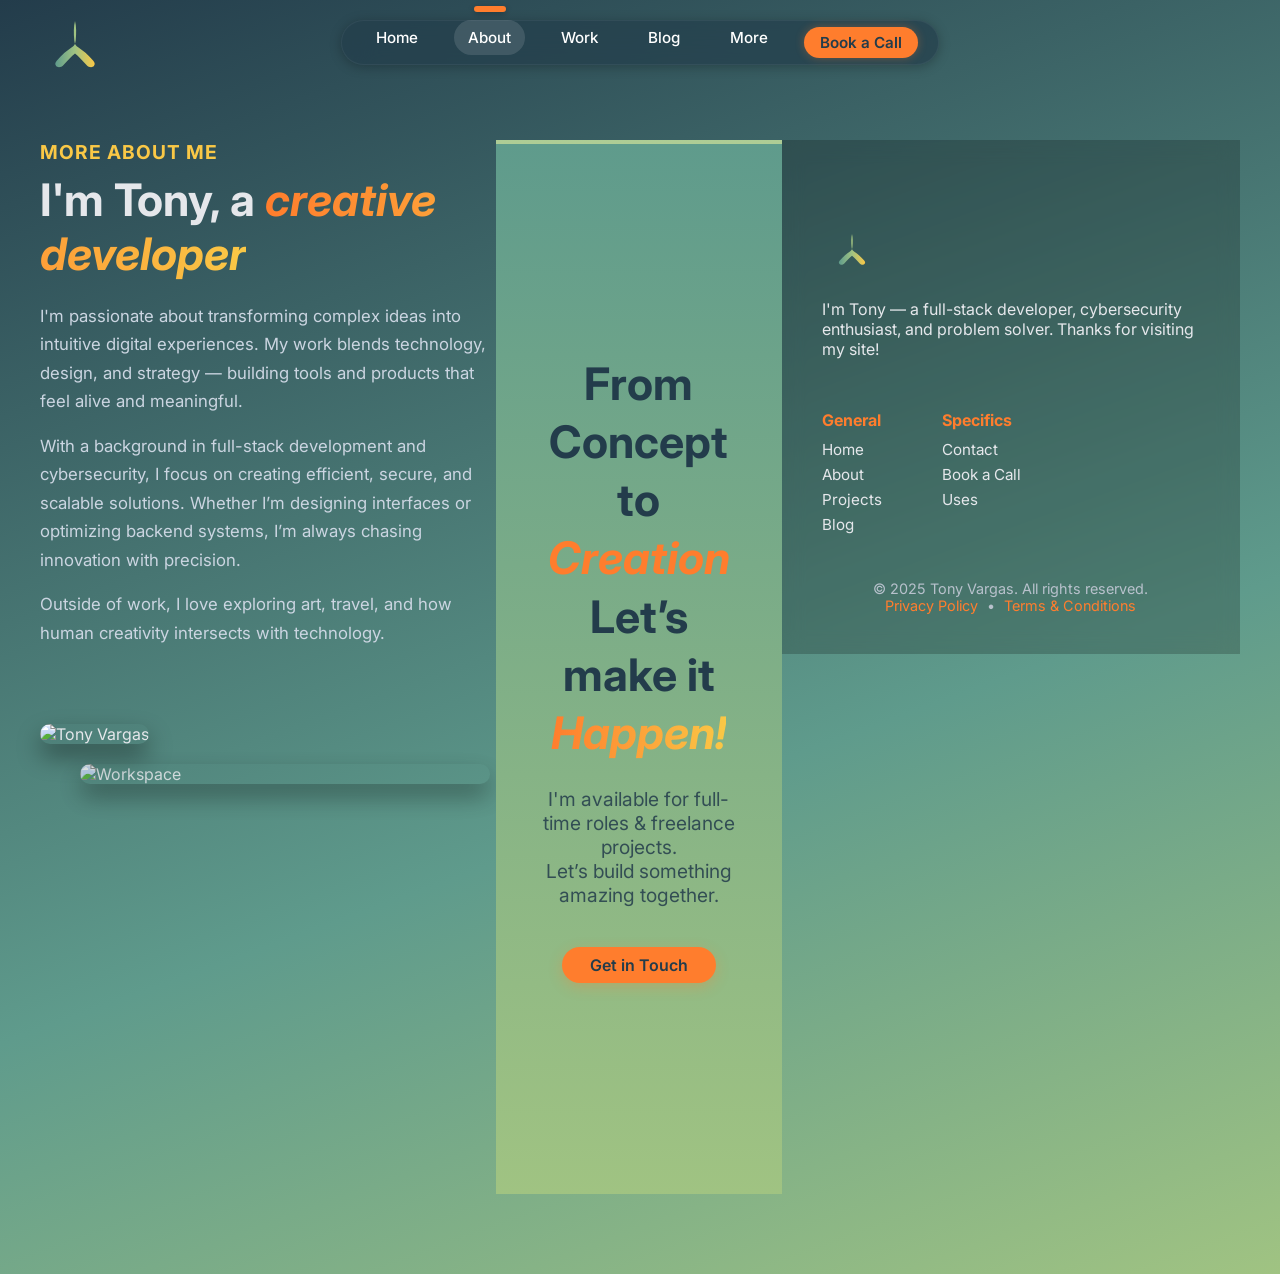
==== commit edc340f9: "Rework in files" ====
--- a/about.html
+++ b/about.html
@@ -4,16 +4,22 @@
   <meta charset="UTF-8" />
   <meta name="viewport" content="width=device-width, initial-scale=1.0" />
   <title>About | Tony Vargas</title>
+
+  <!-- Base site styles -->
   <link rel="stylesheet" href="style.css" />
+
+  <!-- About-page specific overrides -->
+  <link rel="stylesheet" href="about.css" />
+
   <link href="https://fonts.googleapis.com/css2?family=Inter:wght@400;600;700&display=swap" rel="stylesheet" />
   <script src="https://kit.fontawesome.com/a076d05399.js" crossorigin="anonymous"></script>
 </head>
 
-<body>
+<body class="about-page">
   <!-- ===== LOGO ===== -->
   <div class="logo-standalone">
     <a href="index.html">
-      <img src="images/logo.svg" alt="Tony Vargas Logo">
+      <img src="images/logo.svg" alt="Tony Vargas Logo" />
     </a>
   </div>
 
@@ -31,30 +37,28 @@
     </nav>
   </div>
 
-  <!-- ===== ABOUT PAGE ===== -->
-  <section class="about-page">
-    <div class="about-container">
-      <div class="about-text">
-        <h2>More <span class="highlight">About Me</span></h2>
-        <h1>I'm Tony, a <span class="gradient-text">creative developer</span></h1>
-        <p>
-          I'm passionate about transforming complex ideas into intuitive digital experiences.  
-          My work blends technology, design, and strategy — building tools and products that feel alive and meaningful.
-        </p>
-        <p>
-          With a background in full-stack development and cybersecurity, I focus on creating efficient,  
-          secure, and scalable solutions. Whether I’m designing interfaces or optimizing backend systems,  
-          I’m always chasing innovation with precision.
-        </p>
-        <p>
-          Outside of work, I love exploring art, travel, and how human creativity intersects with technology.
-        </p>
-      </div>
+  <!-- ===== ABOUT PAGE CONTENT ===== -->
+  <section class="about-container">
+    <div class="about-text">
+      <h2>More <span class="highlight">About Me</span></h2>
+      <h1>I'm Tony, a <span class="gradient-text">creative developer</span></h1>
+      <p>
+        I'm passionate about transforming complex ideas into intuitive digital experiences.  
+        My work blends technology, design, and strategy — building tools and products that feel alive and meaningful.
+      </p>
+      <p>
+        With a background in full-stack development and cybersecurity, I focus on creating efficient,  
+        secure, and scalable solutions. Whether I’m designing interfaces or optimizing backend systems,  
+        I’m always chasing innovation with precision.
+      </p>
+      <p>
+        Outside of work, I love exploring art, travel, and how human creativity intersects with technology.
+      </p>
+    </div>
 
-      <div class="about-images">
-        <img src="images/profile.jpg" alt="Tony Vargas" class="img-top">
-        <img src="images/workspace.jpg" alt="Workspace" class="img-bottom">
-      </div>
+    <div class="about-images">
+      <img src="images/profile.jpg" alt="Tony Vargas" class="img-top" />
+      <img src="images/workspace.jpg" alt="Workspace" class="img-bottom" />
     </div>
   </section>
 
@@ -62,11 +66,11 @@
   <section id="bottom-hero" class="hero bottom-hero styled-bottom-hero">
     <div class="hero-content">
       <h1>
-        From Concept to <span class="highlight">Creation</span><br>
+        From Concept to <span class="highlight">Creation</span><br />
         Let’s make it <span class="gradient-text">Happen!</span>
       </h1>
       <p class="subtitle">
-        I'm available for full-time roles & freelance projects.<br>
+        I'm available for full-time roles & freelance projects.<br />
         Let’s build something amazing together.
       </p>
       <div class="hero-buttons">
--- a/style.css
+++ b/style.css
@@ -1,34 +1,23 @@
-/* =========================================================
-   GLOBAL STYLES
-========================================================= */
-:root {
-  --color-navy: #233C4B;
-  --color-orange: #FF7D2D;
-  --color-yellow: #FAC846;
-  --color-green: #A0C382;
-  --color-patina: #5F9B8C;
-  --text-light: #e5e7eb;
-}
-
-* {
-  box-sizing: border-box;
-}
-
+/* ===== Reset & Global ===== */
 body {
   margin: 0;
   font-family: 'Inter', sans-serif;
-  background: var(--color-navy);
-  color: var(--text-light);
+  background: #233C4B; /* Blue Dianne */
+  color: #e5e7eb;
+  min-height: 100vh;
   overflow-x: hidden;
 }
 
-h1, h2, h3, p {
-  margin: 0;
-}
-
-/* =========================================================
-   LOGO
-========================================================= */
+h1, h2, h3, p { margin: 0; }
+
+canvas#stars {
+  position: fixed;
+  top: 0;
+  left: 0;
+  z-index: -1;
+}
+
+/* ===== Standalone Logo ===== */
 .logo-standalone {
   position: fixed;
   top: 0;
@@ -41,9 +30,7 @@
   width: auto;
 }
 
-/* =========================================================
-   NAVIGATION
-========================================================= */
+/* ===== Navigation ===== */
 .topbar {
   position: fixed;
   top: 20px;
@@ -51,8 +38,8 @@
   display: flex;
   justify-content: center;
   align-items: center;
+  background: transparent;
   z-index: 1000;
-  background: transparent;
 }
 
 .nav-container {
@@ -62,40 +49,31 @@
 }
 
 .nav-links {
-  display: flex;
   list-style: none;
+  display: flex;
   gap: 22px;
   margin: 0;
   padding: 6px 20px;
   background: rgba(35, 60, 75, 0.65);
+  backdrop-filter: blur(18px);
   border: 1px solid rgba(255, 255, 255, 0.05);
-  backdrop-filter: blur(18px);
   border-radius: 999px;
   box-shadow: 0 2px 12px rgba(0, 0, 0, 0.25);
 }
 
-.nav-links li {
-  display: flex;
-  align-items: center;
-}
-
 .nav-links a {
-  color: #ffffff;
+  color: #fff;
   font-weight: 500;
   text-decoration: none;
   padding: 8px 14px;
   border-radius: 999px;
+  transition: all 0.3s ease;
+  position: relative;
   font-size: 0.95rem;
-  transition: all 0.3s ease;
-}
-
-.nav-links a:hover {
-  background: rgba(255, 255, 255, 0.08);
-}
-
-.nav-links a.active {
-  background: rgba(255, 255, 255, 0.12);
-}
+}
+
+.nav-links a:hover { background: rgba(255, 255, 255, 0.08); }
+.nav-links a.active { background: rgba(255, 255, 255, 0.12); }
 
 .nav-links a.active::before {
   content: "";
@@ -105,30 +83,28 @@
   transform: translateX(-50%);
   width: 32px;
   height: 6px;
-  background: var(--color-orange);
+  background: #FF7D2D;
   border-radius: 3px;
   box-shadow: 0 2px 6px rgba(0, 0, 0, 0.25);
 }
 
 /* Book a Call Button */
 .nav-links .btn-pill {
-  background: var(--color-orange);
-  color: var(--color-navy) !important;
+  background: #FF7D2D;
+  color: #233C4B !important;
   font-weight: 600;
   border-radius: 999px;
   padding: 8px 16px;
   box-shadow: 0 0 10px rgba(255, 125, 45, 0.3);
-  transition: all 0.3s ease;
+  transition: background 0.3s ease, transform 0.2s ease;
 }
 
 .nav-links .btn-pill:hover {
-  background: var(--color-yellow);
+  background: #FAC846;
   transform: translateY(-1px);
 }
 
-/* =========================================================
-   HERO (General)
-========================================================= */
+/* ===== Hero ===== */
 .hero {
   display: flex;
   justify-content: center;
@@ -138,9 +114,7 @@
   padding: 0 20px;
 }
 
-.hero-content {
-  max-width: 900px;
-}
+.hero-content { max-width: 900px; }
 
 .hero h1 {
   font-size: 3rem;
@@ -149,10 +123,7 @@
   margin-bottom: 20px;
 }
 
-.hero .highlight {
-  color: var(--color-orange);
-  font-style: italic;
-}
+.hero .highlight { color: #FF7D2D; font-style: italic; }
 
 .subtitle {
   font-size: 1.2rem;
@@ -182,159 +153,63 @@
   font-size: 1rem;
 }
 
-.btn-pill.primary {
-  background: var(--color-orange);
-  color: var(--color-navy);
-}
-
-.btn-pill.primary:hover {
-  background: var(--color-yellow);
-}
+.btn-pill.primary { background: #FF7D2D; color: #0f172a; }
+.btn-pill.primary:hover { background: #FAE846; }
 
 .btn-pill.secondary {
-  border: 2px solid var(--color-orange);
-  color: var(--color-orange);
+  border: 2px solid #FF7D2D;
+  color: #FF7D2D;
   background: transparent;
 }
-
 .btn-pill.secondary:hover {
-  background: var(--color-orange);
-  color: var(--color-navy);
-}
-
-/* =========================================================
-   ABOUT PAGE
-========================================================= */
-.about-page {
-  background: linear-gradient(160deg, var(--color-navy) 0%, var(--color-patina) 60%, var(--color-green) 100%);
-  color: var(--text-light);
-  padding: 140px 40px 80px;
-  min-height: 100vh;
-  display: flex;
-  justify-content: center;
-  align-items: flex-start;
-}
-
-.about-container {
-  display: flex;
-  flex-wrap: wrap;
-  align-items: center;
-  gap: 60px;
+  background: #FF7D2D;
+  color: #0f172a;
+}
+
+/* ===== Grid Section ===== */
+.grid-section {
+  padding: 100px 40px;
+  display: flex;
+  justify-content: center;
+  align-items: center;
+}
+
+.grid-container {
+  display: grid;
+  grid-template-columns: repeat(auto-fit, minmax(320px, 1fr));
+  gap: 40px;
   max-width: 1200px;
   width: 100%;
-  margin: 0 auto;
-}
-
-.about-text {
-  flex: 1 1 480px;
-}
-
-.about-text h2 {
-  font-size: 1.2rem;
-  color: var(--color-yellow);
-  text-transform: uppercase;
-  letter-spacing: 1px;
-  margin-bottom: 10px;
-}
-
-.about-text h1 {
-  font-size: 2.8rem;
-  font-weight: 700;
-  line-height: 1.2;
-  margin-bottom: 20px;
-}
-
-.about-text p {
-  margin-bottom: 16px;
-  line-height: 1.7;
-  color: #cbd5e1;
-  font-size: 1.05rem;
-}
-
-.gradient-text {
-  background: linear-gradient(90deg, var(--color-orange), var(--color-yellow));
-  -webkit-background-clip: text;
-  -webkit-text-fill-color: transparent;
-  color: transparent;
-  font-style: italic;
-}
-
-.about-images {
-  flex: 1 1 400px;
-  position: relative;
-}
-
-.about-images img {
-  width: 100%;
-  border-radius: 20px;
-  box-shadow: 0 12px 25px rgba(0, 0, 0, 0.4);
-}
-
-.about-images .img-bottom {
-  position: absolute;
-  top: 40px;
-  left: 40px;
-  width: 90%;
-  opacity: 0.85;
-  z-index: -1;
-}
-
-/* =========================================================
-   BOTTOM HERO (ABOUT MATCH)
-========================================================= */
-.styled-bottom-hero {
-  background: linear-gradient(180deg, var(--color-patina) 0%, var(--color-green) 100%);
-  color: var(--color-navy);
-  padding: 120px 40px;
-  text-align: center;
-  border-top: 4px solid rgba(255, 255, 255, 0.15);
-}
-
-.styled-bottom-hero .hero-content {
-  max-width: 900px;
-  margin: 0 auto;
-}
-
-.styled-bottom-hero h1 {
-  font-size: 2.8rem;
-  line-height: 1.3;
-  font-weight: 700;
-  margin-bottom: 25px;
-  color: var(--color-navy);
-}
-
-.styled-bottom-hero .gradient-text {
-  background: linear-gradient(90deg, var(--color-orange), var(--color-yellow));
-  -webkit-background-clip: text;
-  -webkit-text-fill-color: transparent;
-  color: transparent;
-}
-
-.styled-bottom-hero .subtitle {
-  font-size: 1.2rem;
-  color: rgba(35, 60, 75, 0.85);
-  margin-bottom: 40px;
-}
-
-.styled-bottom-hero .btn-pill.primary {
-  background: var(--color-orange);
-  color: var(--color-navy);
-  box-shadow: 0 4px 14px rgba(255, 125, 45, 0.3);
-  transition: transform 0.2s ease, background 0.3s ease;
-}
-
-.styled-bottom-hero .btn-pill.primary:hover {
-  background: var(--color-yellow);
-  transform: translateY(-2px);
-}
-
-/* =========================================================
-   FOOTER
-========================================================= */
+}
+
+.grid-card {
+  background: rgba(255, 255, 255, 0.05);
+  border-radius: 16px;
+  padding: 50px 35px;
+  color: #fff;
+  text-align: left;
+  box-shadow: 0 8px 25px rgba(0, 0, 0, 0.3);
+  transition: all 0.3s ease;
+  backdrop-filter: blur(12px);
+}
+.grid-card:hover { transform: translateY(-6px); background: rgba(255, 255, 255, 0.1); }
+
+.grid-card h3 {
+  color: #FF7D2D;
+  font-size: 1.4rem;
+  margin-bottom: 15px;
+}
+.grid-card p {
+  color: #EAEAEA;
+  line-height: 1.6;
+  font-size: 1rem;
+}
+
+/* ===== Footer ===== */
 .footer {
   padding: 80px 40px 40px;
   background: rgba(0, 0, 0, 0.2);
-  color: var(--text-light);
+  color: #e5e7eb;
   backdrop-filter: blur(10px);
 }
 
@@ -346,102 +221,41 @@
   margin: 0 auto 40px;
 }
 
-.footer-left {
-  flex: 1;
-  min-width: 250px;
-  margin-bottom: 30px;
-}
-
-.footer-logo {
-  height: 60px;
-  margin-bottom: 15px;
-}
-
-.footer-links {
-  display: flex;
-  gap: 60px;
-}
-
-.footer-links div {
-  display: flex;
-  flex-direction: column;
-}
-
-.footer-links h4 {
-  color: var(--color-orange);
-  margin-bottom: 10px;
-}
+.footer-left { flex: 1; min-width: 250px; margin-bottom: 30px; }
+
+.footer-logo { height: 60px; margin-bottom: 15px; }
+
+.footer-links { display: flex; gap: 60px; }
+
+.footer-links div { display: flex; flex-direction: column; }
+
+.footer-links h4 { color: #FF7D2D; margin-bottom: 10px; }
 
 .footer-links a {
-  color: var(--text-light);
+  color: #e5e7eb;
   text-decoration: none;
   margin-bottom: 6px;
   font-size: 0.95rem;
 }
-
-.footer-links a:hover {
-  color: var(--color-yellow);
-}
+.footer-links a:hover { color: #FAE846; }
 
 .footer-bottom {
   text-align: center;
   font-size: 0.9rem;
   color: #b8c1cc;
 }
-
 .footer-bottom a {
-  color: var(--color-orange);
+  color: #FF7D2D;
   text-decoration: none;
   margin: 0 5px;
 }
-
-.footer-bottom a:hover {
-  color: var(--color-yellow);
-}
-
-/* =========================================================
-   RESPONSIVE
-========================================================= */
-@media (max-width: 900px) {
-  .about-container {
-    flex-direction: column-reverse;
-    text-align: center;
-  }
-
-  .about-text {
-    text-align: center;
-  }
-
-  .about-images {
-    margin-bottom: 40px;
-  }
-}
-
+.footer-bottom a:hover { color: #FAE846; }
+
+/* ===== Responsive ===== */
 @media (max-width: 768px) {
-  .hero h1 {
-    font-size: 2rem;
-  }
-
-  .nav-links {
-    gap: 10px;
-    padding: 6px 15px;
-  }
-
-  .nav-links a {
-    padding: 8px 12px;
-  }
-
-  .footer-content {
-    flex-direction: column;
-    text-align: center;
-    gap: 40px;
-  }
-
-  .styled-bottom-hero {
-    padding: 80px 20px;
-  }
-
-  .styled-bottom-hero h1 {
-    font-size: 2rem;
-  }
-}
+  .hero h1 { font-size: 2rem; }
+  .nav-links { gap: 10px; padding: 6px 15px; }
+  .nav-links a { padding: 8px 12px; }
+  .grid-container { gap: 25px; }
+  .footer-content { flex-direction: column; text-align: center; gap: 40px; }
+}
--- a/about.css
+++ b/about.css
@@ -0,0 +1,157 @@
+/* =========================================================
+   ABOUT PAGE STYLES (Overrides & Additions)
+========================================================= */
+
+/* PAGE BACKGROUND */
+body {
+  background: linear-gradient(160deg, #233C4B 0%, #5F9B8C 60%, #A0C382 100%);
+  color: #e5e7eb;
+}
+
+/* MAIN LAYOUT */
+.about-page {
+  padding: 140px 40px 80px;
+  min-height: 100vh;
+  display: flex;
+  justify-content: center;
+  align-items: flex-start;
+}
+
+.about-container {
+  display: flex;
+  flex-wrap: wrap;
+  align-items: center;
+  gap: 60px;
+  max-width: 1200px;
+  width: 100%;
+  margin: 0 auto;
+}
+
+/* TEXT BLOCK */
+.about-text {
+  flex: 1 1 480px;
+}
+
+.about-text h2 {
+  font-size: 1.2rem;
+  color: #FAC846;
+  text-transform: uppercase;
+  letter-spacing: 1px;
+  margin-bottom: 10px;
+}
+
+.about-text h1 {
+  font-size: 2.8rem;
+  font-weight: 700;
+  line-height: 1.2;
+  margin-bottom: 20px;
+}
+
+.about-text p {
+  margin-bottom: 16px;
+  line-height: 1.7;
+  color: #cbd5e1;
+  font-size: 1.05rem;
+}
+
+.gradient-text {
+  background: linear-gradient(90deg, #FF7D2D, #FAC846);
+  -webkit-background-clip: text;
+  -webkit-text-fill-color: transparent;
+  color: transparent;
+  font-style: italic;
+}
+
+/* IMAGES */
+.about-images {
+  flex: 1 1 400px;
+  position: relative;
+}
+
+.about-images img {
+  width: 100%;
+  border-radius: 20px;
+  box-shadow: 0 12px 25px rgba(0, 0, 0, 0.4);
+}
+
+.about-images .img-bottom {
+  position: absolute;
+  top: 40px;
+  left: 40px;
+  width: 90%;
+  opacity: 0.85;
+  z-index: -1;
+}
+
+/* BOTTOM HERO (custom look for About) */
+.styled-bottom-hero {
+  background: linear-gradient(180deg, #5F9B8C 0%, #A0C382 100%);
+  color: #233C4B;
+  padding: 120px 40px;
+  text-align: center;
+  border-top: 4px solid rgba(255, 255, 255, 0.15);
+}
+
+.styled-bottom-hero .hero-content {
+  max-width: 900px;
+  margin: 0 auto;
+}
+
+.styled-bottom-hero h1 {
+  font-size: 2.8rem;
+  line-height: 1.3;
+  font-weight: 700;
+  margin-bottom: 25px;
+  color: #233C4B;
+}
+
+.styled-bottom-hero .gradient-text {
+  background: linear-gradient(90deg, #FF7D2D, #FAC846);
+  -webkit-background-clip: text;
+  -webkit-text-fill-color: transparent;
+  color: transparent;
+}
+
+.styled-bottom-hero .subtitle {
+  font-size: 1.2rem;
+  color: rgba(35, 60, 75, 0.85);
+  margin-bottom: 40px;
+}
+
+.styled-bottom-hero .btn-pill.primary {
+  background: #FF7D2D;
+  color: #233C4B;
+  box-shadow: 0 4px 14px rgba(255, 125, 45, 0.3);
+  transition: transform 0.2s ease, background 0.3s ease;
+}
+
+.styled-bottom-hero .btn-pill.primary:hover {
+  background: #FAC846;
+  transform: translateY(-2px);
+}
+
+/* RESPONSIVE */
+@media (max-width: 900px) {
+  .about-container {
+    flex-direction: column-reverse;
+    text-align: center;
+  }
+
+  .about-text {
+    text-align: center;
+  }
+
+  .about-images {
+    margin-bottom: 40px;
+  }
+}
+
+@media (max-width: 768px) {
+  .styled-bottom-hero {
+    padding: 80px 20px;
+  }
+
+  .styled-bottom-hero h1 {
+    font-size: 2rem;
+  }
+}
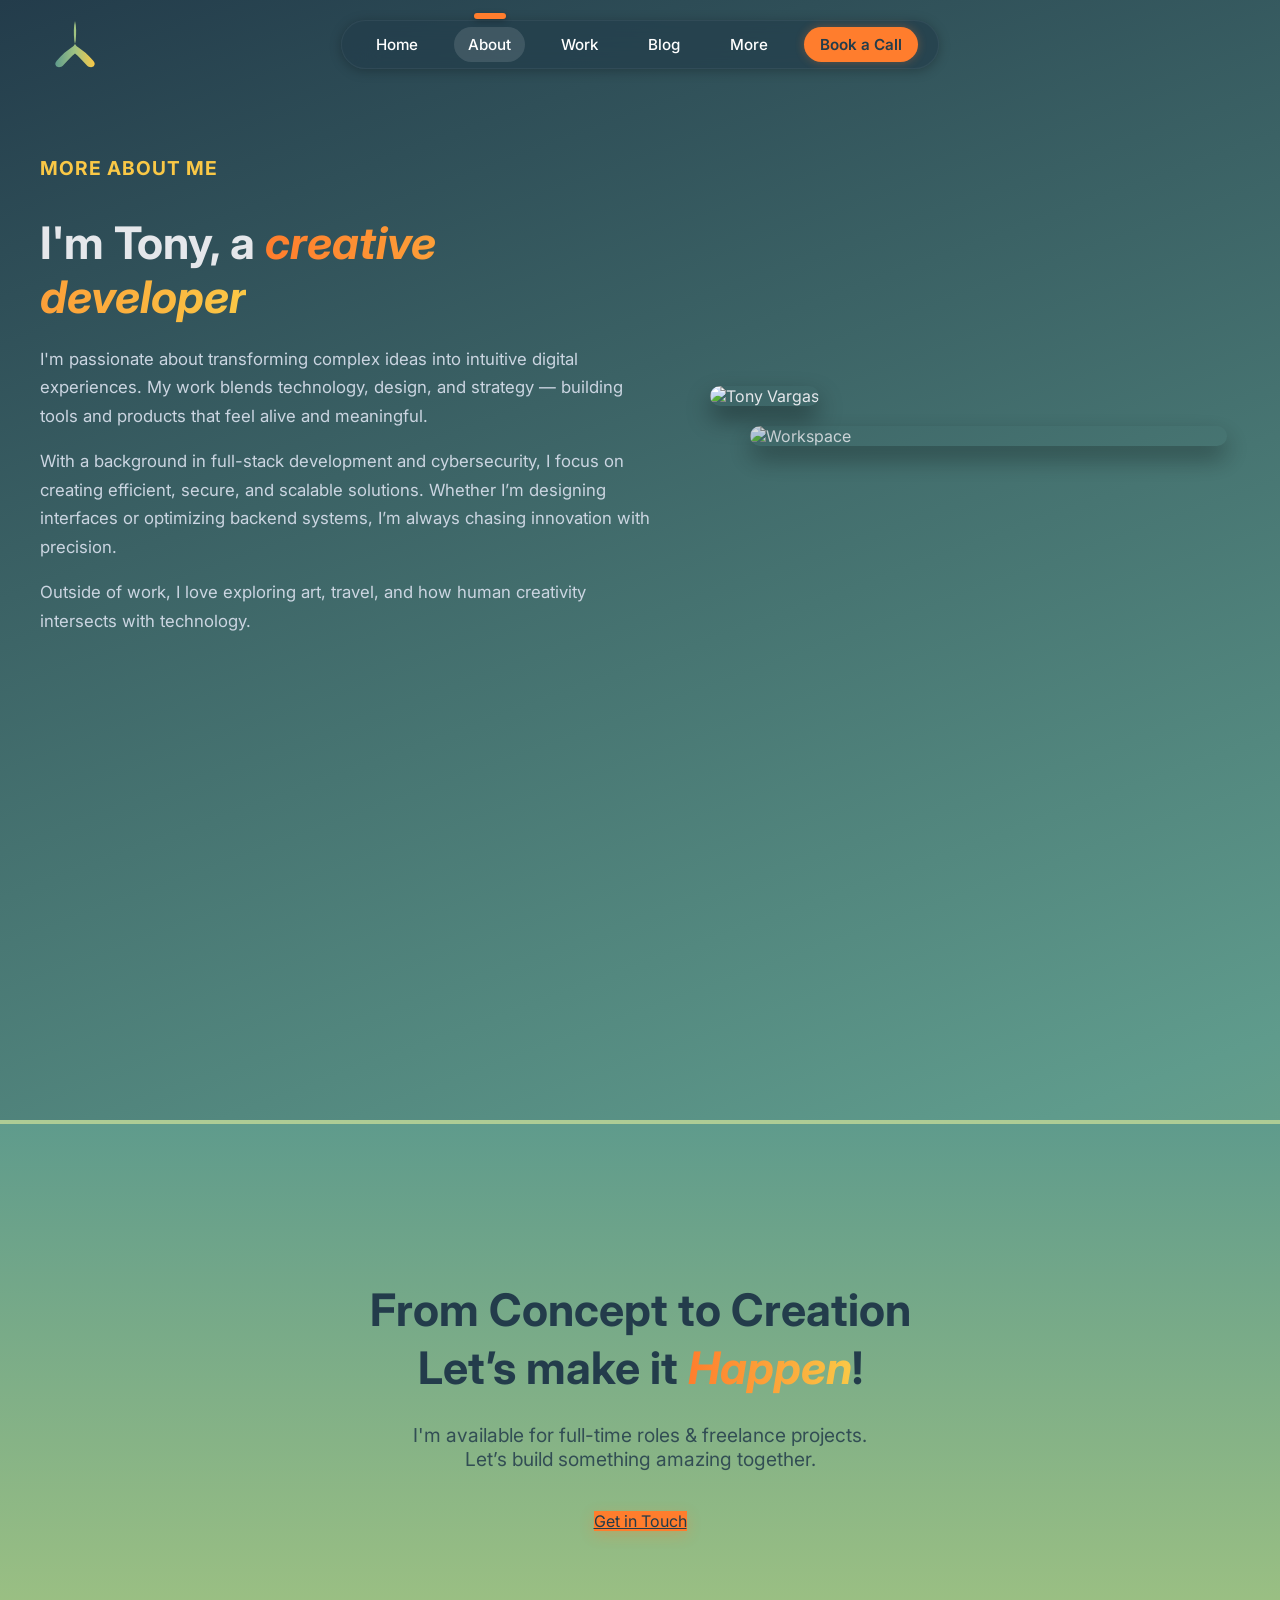
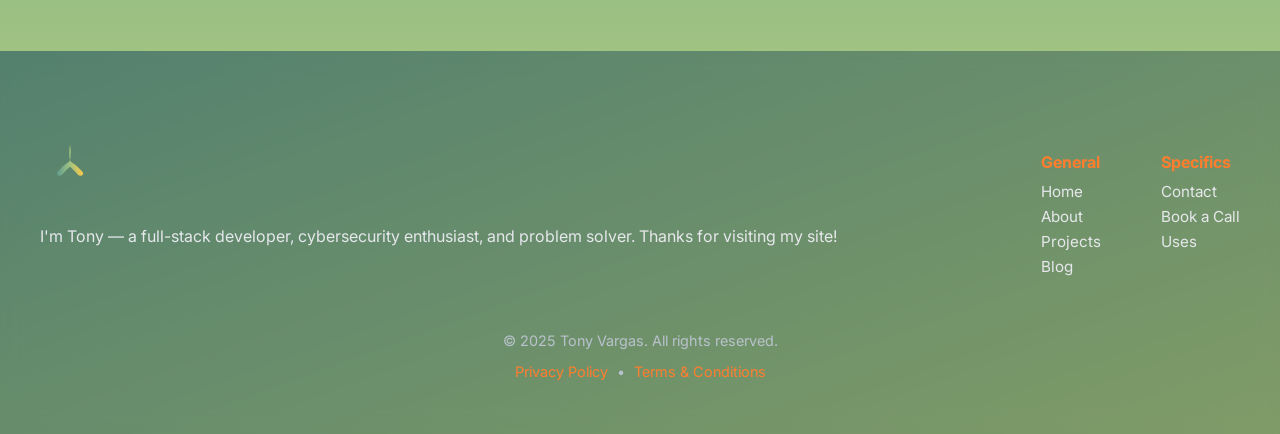
==== commit e011593e: "Structure change" ====
--- a/about.html
+++ b/about.html
@@ -5,22 +5,20 @@
   <meta name="viewport" content="width=device-width, initial-scale=1.0" />
   <title>About | Tony Vargas</title>
 
-  <!-- Base site styles -->
-  <link rel="stylesheet" href="style.css" />
+  <!-- Shared layout -->
+  <link rel="stylesheet" href="layout.css" />
 
-  <!-- About-page specific overrides -->
+  <!-- About page styles -->
   <link rel="stylesheet" href="about.css" />
 
   <link href="https://fonts.googleapis.com/css2?family=Inter:wght@400;600;700&display=swap" rel="stylesheet" />
   <script src="https://kit.fontawesome.com/a076d05399.js" crossorigin="anonymous"></script>
 </head>
 
-<body class="about-page">
+<body>
   <!-- ===== LOGO ===== -->
   <div class="logo-standalone">
-    <a href="index.html">
-      <img src="images/logo.svg" alt="Tony Vargas Logo" />
-    </a>
+    <a href="index.html"><img src="images/logo.svg" alt="Tony Vargas Logo" /></a>
   </div>
 
   <!-- ===== NAVBAR ===== -->
@@ -37,37 +35,39 @@
     </nav>
   </div>
 
-  <!-- ===== ABOUT PAGE CONTENT ===== -->
-  <section class="about-container">
-    <div class="about-text">
-      <h2>More <span class="highlight">About Me</span></h2>
-      <h1>I'm Tony, a <span class="gradient-text">creative developer</span></h1>
-      <p>
-        I'm passionate about transforming complex ideas into intuitive digital experiences.  
-        My work blends technology, design, and strategy — building tools and products that feel alive and meaningful.
-      </p>
-      <p>
-        With a background in full-stack development and cybersecurity, I focus on creating efficient,  
-        secure, and scalable solutions. Whether I’m designing interfaces or optimizing backend systems,  
-        I’m always chasing innovation with precision.
-      </p>
-      <p>
-        Outside of work, I love exploring art, travel, and how human creativity intersects with technology.
-      </p>
-    </div>
+  <!-- ===== ABOUT SECTION ===== -->
+  <section class="about-page">
+    <div class="about-container">
+      <div class="about-text">
+        <h2>More <span class="highlight">About Me</span></h2>
+        <h1>I'm Tony, a <span class="gradient-text">creative developer</span></h1>
+        <p>
+          I'm passionate about transforming complex ideas into intuitive digital experiences.
+          My work blends technology, design, and strategy — building tools and products that feel alive and meaningful.
+        </p>
+        <p>
+          With a background in full-stack development and cybersecurity, I focus on creating efficient,
+          secure, and scalable solutions. Whether I’m designing interfaces or optimizing backend systems,
+          I’m always chasing innovation with precision.
+        </p>
+        <p>
+          Outside of work, I love exploring art, travel, and how human creativity intersects with technology.
+        </p>
+      </div>
 
-    <div class="about-images">
-      <img src="images/profile.jpg" alt="Tony Vargas" class="img-top" />
-      <img src="images/workspace.jpg" alt="Workspace" class="img-bottom" />
+      <div class="about-images">
+        <img src="images/profile.jpg" alt="Tony Vargas" class="img-top" />
+        <img src="images/workspace.jpg" alt="Workspace" class="img-bottom" />
+      </div>
     </div>
   </section>
 
-  <!-- ===== BOTTOM HERO ===== -->
+  <!-- ===== BOTTOM HERO (ABOUT STYLE) ===== -->
   <section id="bottom-hero" class="hero bottom-hero styled-bottom-hero">
     <div class="hero-content">
       <h1>
         From Concept to <span class="highlight">Creation</span><br />
-        Let’s make it <span class="gradient-text">Happen!</span>
+        Let’s make it <span class="gradient-text">Happen</span>!
       </h1>
       <p class="subtitle">
         I'm available for full-time roles & freelance projects.<br />
--- a/layout.css
+++ b/layout.css
@@ -0,0 +1,197 @@
+/* =========================================================
+   LAYOUT.CSS — Shared navbar, logo, and footer styles
+   Used by: index.html, about.html, and future pages
+   ========================================================= */
+
+/* ===== GLOBAL ===== */
+body {
+  font-family: 'Inter', sans-serif;
+  color: #e5e7eb;
+  margin: 0;
+  overflow-x: hidden;
+}
+
+/* ===== LOGO ===== */
+.logo-standalone {
+  position: fixed;
+  top: 0;
+  left: 30px;
+  z-index: 1100;
+}
+
+.logo-standalone img {
+  height: 90px;
+  width: auto;
+}
+
+/* ===== NAVIGATION BAR ===== */
+.topbar {
+  position: fixed;
+  top: 20px;
+  width: 100%;
+  display: flex;
+  justify-content: center;
+  align-items: center;
+  background: transparent;
+  z-index: 1000;
+}
+
+.nav-container {
+  display: flex;
+  justify-content: center;
+  align-items: center;
+}
+
+.nav-links {
+  list-style: none;
+  display: flex;
+  gap: 22px;
+  margin: 0;
+  padding: 6px 20px;
+  background: rgba(35, 60, 75, 0.65); /* translucent Blue Dianne */
+  backdrop-filter: blur(18px);
+  border: 1px solid rgba(255, 255, 255, 0.05);
+  border-radius: 999px;
+  box-shadow: 0 2px 12px rgba(0, 0, 0, 0.25);
+}
+
+.nav-links li {
+  display: flex;
+  align-items: center;
+}
+
+.nav-links a {
+  color: #ffffff;
+  font-weight: 500;
+  text-decoration: none;
+  padding: 8px 14px;
+  border-radius: 999px;
+  transition: all 0.3s ease;
+  position: relative;
+  font-size: 0.95rem;
+}
+
+.nav-links a:hover {
+  background: rgba(255, 255, 255, 0.08);
+}
+
+.nav-links a.active {
+  background: rgba(255, 255, 255, 0.12);
+}
+
+/* Small orange tab above active item */
+.nav-links a.active::before {
+  content: "";
+  position: absolute;
+  top: -14px;
+  left: 50%;
+  transform: translateX(-50%);
+  width: 32px;
+  height: 6px;
+  background: #FF7D2D;
+  border-radius: 3px;
+  box-shadow: 0 2px 6px rgba(0, 0, 0, 0.25);
+}
+
+/* ===== BOOK A CALL BUTTON ===== */
+.nav-links .btn-pill {
+  background: #FF7D2D;
+  color: #233C4B !important;
+  font-weight: 600;
+  border-radius: 999px;
+  padding: 8px 16px;
+  box-shadow: 0 0 10px rgba(255, 125, 45, 0.3);
+  transition: background 0.3s ease, transform 0.2s ease;
+}
+
+.nav-links .btn-pill:hover {
+  background: #FAC846;
+  transform: translateY(-1px);
+}
+
+/* ===== FOOTER ===== */
+.footer {
+  padding: 80px 40px 40px;
+  background: rgba(0, 0, 0, 0.2);
+  color: #e5e7eb;
+  backdrop-filter: blur(10px);
+}
+
+.footer-content {
+  display: flex;
+  justify-content: space-between;
+  flex-wrap: wrap;
+  max-width: 1200px;
+  margin: 0 auto 40px;
+}
+
+.footer-left {
+  flex: 1;
+  min-width: 250px;
+  margin-bottom: 30px;
+}
+
+.footer-logo {
+  height: 60px;
+  margin-bottom: 15px;
+}
+
+.footer-links {
+  display: flex;
+  gap: 60px;
+}
+
+.footer-links div {
+  display: flex;
+  flex-direction: column;
+}
+
+.footer-links h4 {
+  color: #FF7D2D;
+  margin-bottom: 10px;
+}
+
+.footer-links a {
+  color: #e5e7eb;
+  text-decoration: none;
+  margin-bottom: 6px;
+  font-size: 0.95rem;
+}
+
+.footer-links a:hover {
+  color: #FAE846;
+}
+
+.footer-bottom {
+  text-align: center;
+  font-size: 0.9rem;
+  color: #b8c1cc;
+}
+
+.footer-bottom a {
+  color: #FF7D2D;
+  text-decoration: none;
+  margin: 0 5px;
+}
+
+.footer-bottom a:hover {
+  color: #FAE846;
+}
+
+/* ===== RESPONSIVE ===== */
+@media (max-width: 768px) {
+  .nav-links {
+    gap: 10px;
+    padding: 6px 15px;
+  }
+
+  .nav-links a {
+    padding: 8px 12px;
+  }
+
+  .footer-content {
+    flex-direction: column;
+    text-align: center;
+    gap: 40px;
+  }
+}
